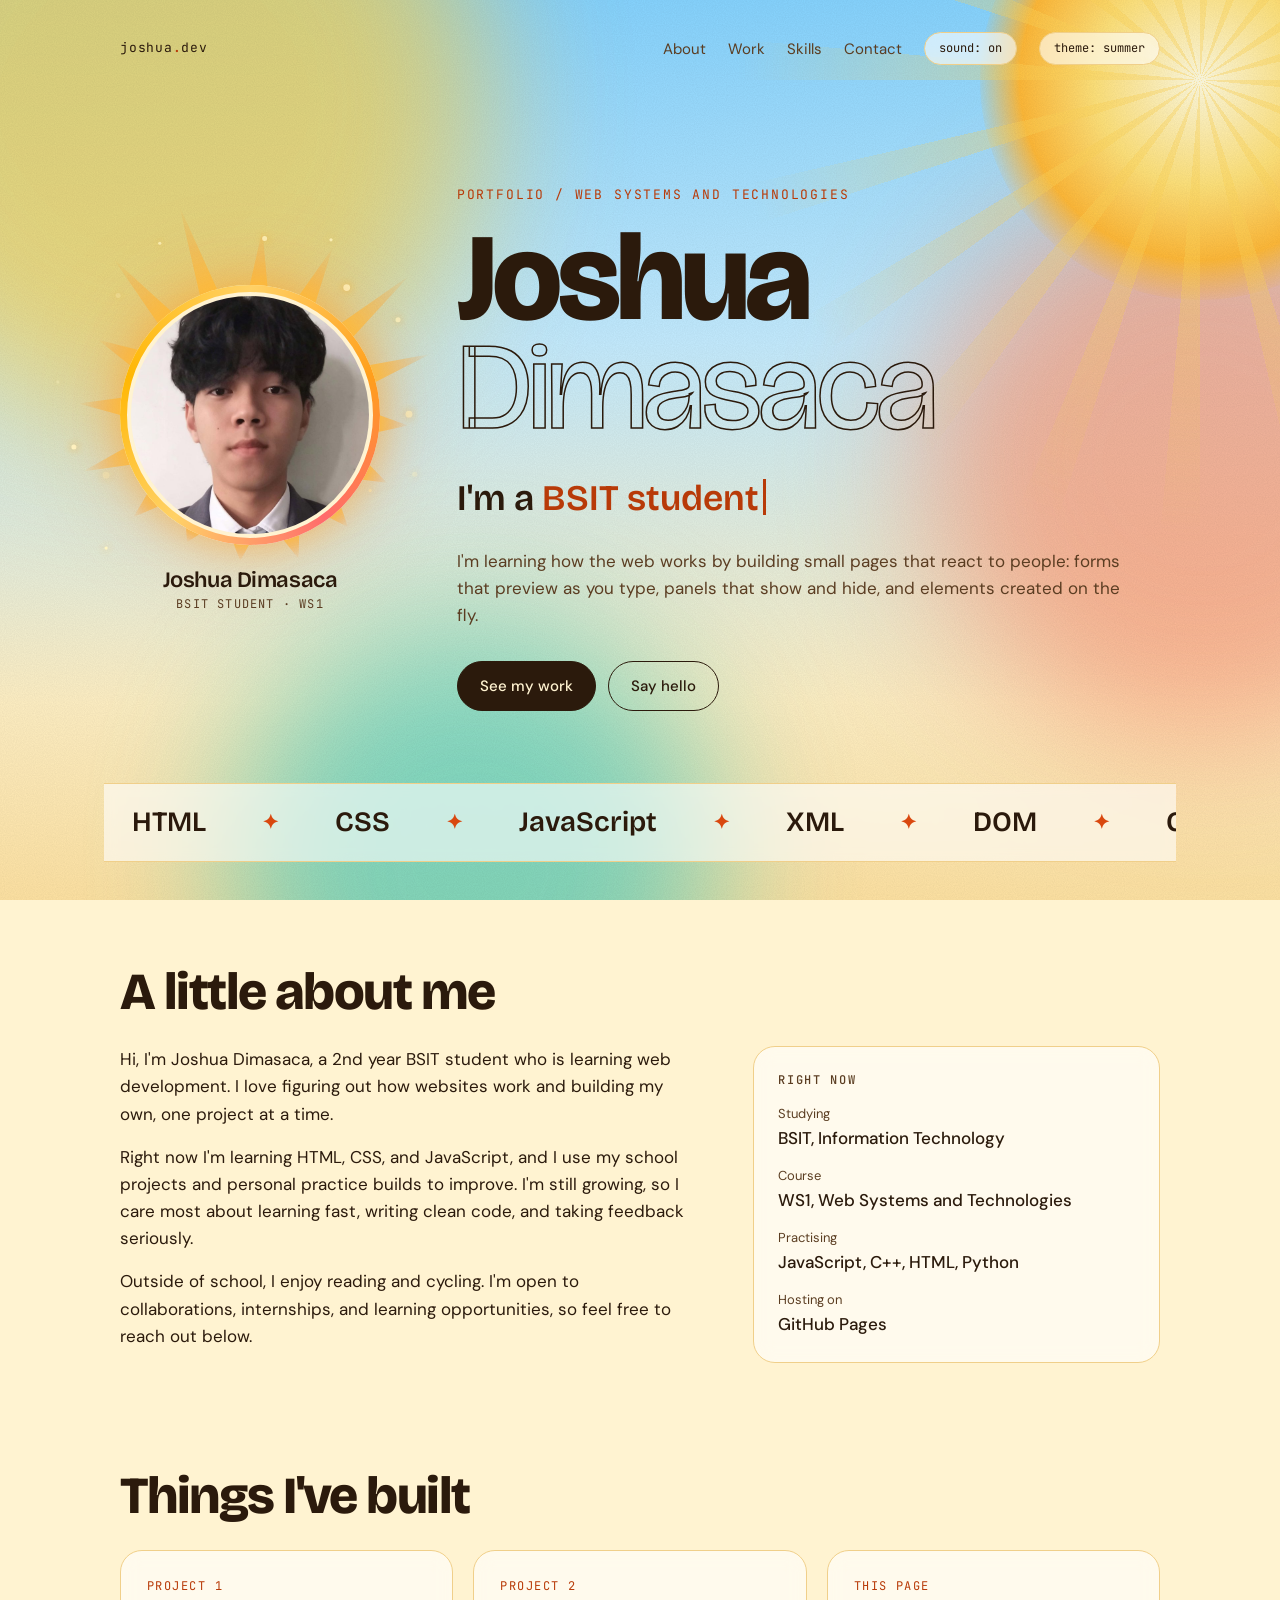
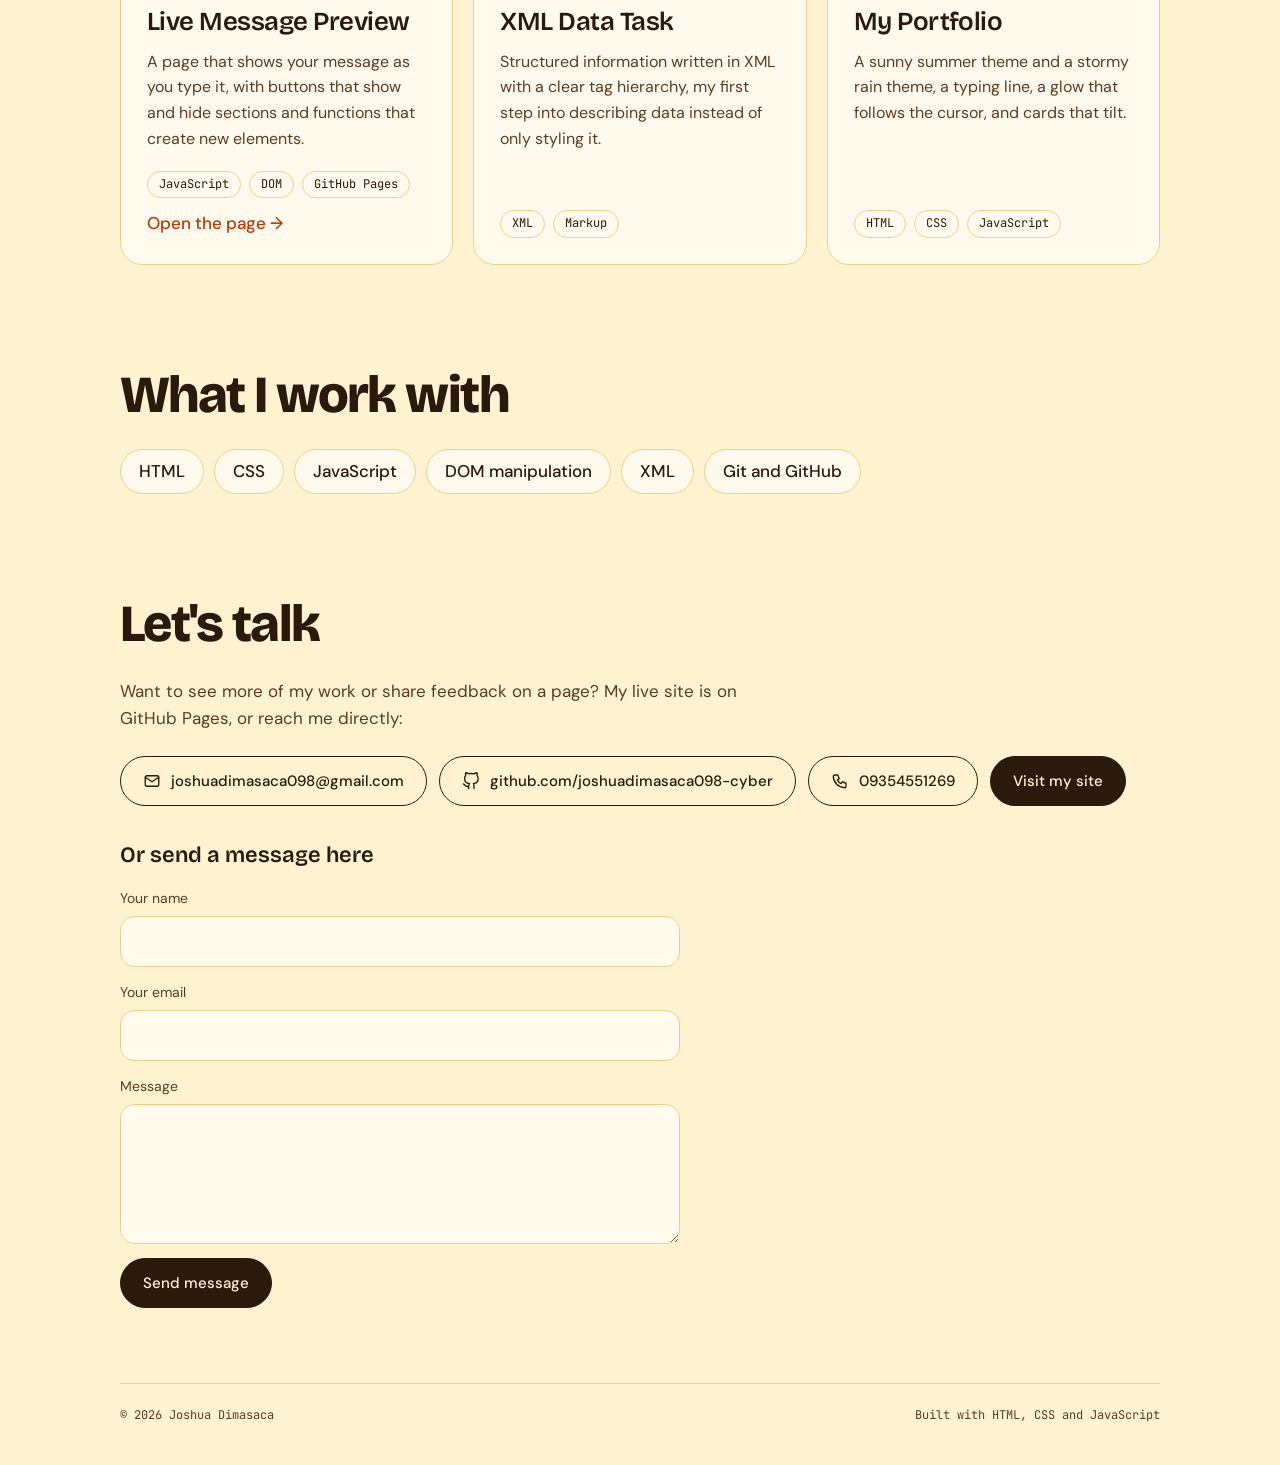
==== index.html @ fad4ef5d "Add files via upload" ====
<!DOCTYPE html>
<html lang="en">
<head>
<meta charset="utf-8">
<meta name="viewport" content="width=device-width, initial-scale=1, viewport-fit=cover">
<title>Joshua Dimasaca | Portfolio</title>
<meta name="theme-color" content="#0b1020">
<meta property="og:type" content="website">
<meta property="og:title" content="Joshua Dimasaca | Portfolio">
<meta property="og:description" content="BSIT student learning web development with HTML, CSS and JavaScript.">
<meta property="og:image" content="assets/images/portrait.jpg">
<meta name="description" content="Portfolio of Joshua Dimasaca, a BSIT student learning web development with HTML, CSS and JavaScript.">
<link rel="icon" href="data:image/svg+xml,%3Csvg xmlns='http://www.w3.org/2000/svg' viewBox='0 0 100 100'%3E%3Ctext y='.9em' font-size='90'%3E%E2%9A%A1%3C/text%3E%3C/svg%3E">
<link rel="preconnect" href="https://fonts.googleapis.com">
<link rel="preconnect" href="https://fonts.gstatic.com" crossorigin>
<link rel="stylesheet" href="https://fonts.googleapis.com/css2?family=Bricolage+Grotesque:opsz,wght@12..96,400;12..96,600;12..96,800&family=DM+Sans:wght@400;500&family=JetBrains+Mono:wght@400;500&display=swap">
<link rel="preload" as="image" href="assets/images/portrait.jpg">
<link rel="stylesheet" href="assets/css/style.css">
<script>try{var t=localStorage.getItem('jd-theme-v2');if(t)document.documentElement.setAttribute('data-theme',t)}catch(e){}</script>
</head>
<body>
<div class="aurora" aria-hidden="true"><div class="blob b1"></div><div class="blob b2"></div><div class="blob b3"></div><div class="sun"></div></div>
<div class="storm" aria-hidden="true"><div class="rain r2"></div><div class="rain r1"></div><div class="flash"></div><div class="flash f2"></div><svg class="bolt bolt1" viewBox="0 0 120 300"><path d="M70 0 L52 70 L74 78 L40 150 L64 158 L28 300 L92 140 L66 132 L98 62 L76 56 Z" style="fill:#fffbe0;stroke:none"/><path class="core" d="M70 0 L52 70 L74 78 L40 150 L64 158 L28 300"/></svg><svg class="bolt bolt2" viewBox="0 0 120 300"><path d="M60 0 L44 60 L66 68 L36 140 L58 148 L30 260 L84 130 L62 122 L90 56 L70 50 Z" style="fill:#fffbe0;stroke:none"/><path class="core" d="M60 0 L44 60 L66 68 L36 140 L58 148 L30 260"/></svg></div>
<div class="grain" aria-hidden="true"></div>
<div class="glow" id="glow" aria-hidden="true"></div>

<div class="wrap">
  <header class="nav">
    <a class="mark" href="#top">joshua<b>.</b>dev</a>
    <nav aria-label="Sections">
      <a href="#about">About</a>
      <a href="#work">Work</a>
      <a href="#skills">Skills</a>
      <a href="#contact">Contact</a>
      <button class="toggle" id="sound" type="button" aria-pressed="true" aria-label="Turn sound on or off">sound: on</button>
      <button class="toggle" id="theme" type="button" aria-label="Switch light or dark theme">theme</button>
    </nav>
  </header>

  <main id="top">
    <div class="hero">
      <div class="hero-text">
      <p class="eyebrow">Portfolio / Web Systems and Technologies</p>
      <h1><span>Joshua</span><span class="l2">Dimasaca</span></h1>
      <p class="typed" aria-live="off">I'm a <span id="role">BSIT student</span><span class="caret" aria-hidden="true"></span></p>
      <p class="lede">I'm learning how the web works by building small pages that react to people: forms that preview as you type, panels that show and hide, and elements created on the fly.</p>
      <div class="cta">
        <a class="btn solid" href="#work">See my work</a>
        <a class="btn ghost" href="#contact">Say hello</a>
      </div>
      </div>
      <figure class="portrait">
        <div class="fxbox"><canvas id="fx" class="fx" aria-hidden="true"></canvas><div class="frame"><img src="assets/images/portrait.jpg" alt="Portrait of Joshua Dimasaca in a gray suit and navy tie" width="717" height="900"></div></div>
        <figcaption>Joshua Dimasaca<small>BSIT student &middot; WS1</small></figcaption>
      </figure>
    </div>

    <div class="marquee" aria-hidden="true">
      <div class="track">
        <span>HTML</span><span>CSS</span><span>JavaScript</span><span>XML</span><span>DOM</span><span>GitHub Pages</span>
        <span>HTML</span><span>CSS</span><span>JavaScript</span><span>XML</span><span>DOM</span><span>GitHub Pages</span>
      </div>
    </div>

    <section id="about" class="rv">
      <h2>A little about me</h2>
      <div class="about">
        <div>
          <p>Hi, I'm Joshua Dimasaca, a 2nd year BSIT student who is learning web development. I love figuring out how websites work and building my own, one project at a time.</p>
          <p>Right now I'm learning HTML, CSS, and JavaScript, and I use my school projects and personal practice builds to improve. I'm still growing, so I care most about learning fast, writing clean code, and taking feedback seriously.</p>
          <p>Outside of school, I enjoy reading and cycling. I'm open to collaborations, internships, and learning opportunities, so feel free to reach out below.</p>
        </div>
        <aside class="panel" aria-label="Quick facts">
          <h3>Right now</h3>
          <dl>
            <div><dt>Studying</dt><dd>BSIT, Information Technology</dd></div>
            <div><dt>Course</dt><dd>WS1, Web Systems and Technologies</dd></div>
            <div><dt>Practising</dt><dd>JavaScript, C++, HTML, Python</dd></div>
            <div><dt>Hosting on</dt><dd>GitHub Pages</dd></div>
          </dl>
        </aside>
      </div>
    </section>

    <section id="work" class="rv">
      <h2>Things I've built</h2>
      <div class="cards">
        <a class="card tilt" href="https://joshuadimasaca098-cyber.github.io/joshua/" target="_blank" rel="noopener">
          <span class="when">Project 1</span>
          <h3>Live Message Preview</h3>
          <p>A page that shows your message as you type it, with buttons that show and hide sections and functions that create new elements.</p>
          <ul class="tags"><li>JavaScript</li><li>DOM</li><li>GitHub Pages</li></ul>
          <span class="go">Open the page &rarr;</span>
        </a>
        <div class="card tilt">
          <span class="when">Project 2</span>
          <h3>XML Data Task</h3>
          <p>Structured information written in XML with a clear tag hierarchy, my first step into describing data instead of only styling it.</p>
          <ul class="tags"><li>XML</li><li>Markup</li></ul>
        </div>
        <div class="card tilt">
          <span class="when">This page</span>
          <h3>My Portfolio</h3>
          <p>A sunny summer theme and a stormy rain theme, a typing line, a glow that follows the cursor, and cards that tilt.</p>
          <ul class="tags"><li>HTML</li><li>CSS</li><li>JavaScript</li></ul>
        </div>
      </div>
    </section>

    <section id="skills" class="rv">
      <h2>What I work with</h2>
      <ul class="chips">
        <li>HTML</li><li>CSS</li><li>JavaScript</li><li>DOM manipulation</li><li>XML</li><li>Git and GitHub</li>
      </ul>
    </section>

    <section id="contact" class="contact rv">
      <h2>Let's talk</h2>
      <p>Want to see more of my work or share feedback on a page? My live site is on GitHub Pages, or reach me directly:</p>
      <div class="cta" style="margin-top:0">
        <a class="btn ghost contact-btn" href="mailto:joshuadimasaca098@gmail.com"><svg viewBox="0 0 24 24" aria-hidden="true"><rect x="3" y="5" width="18" height="14" rx="2"/><path d="m3 7 9 6 9-6"/></svg>joshuadimasaca098@gmail.com</a>
        <a class="btn ghost contact-btn" href="https://github.com/joshuadimasaca098-cyber" target="_blank" rel="noopener"><svg viewBox="0 0 24 24" aria-hidden="true"><path d="M9 19c-5 1.5-5-2.5-7-3m14 6v-3.87a3.37 3.37 0 0 0-.94-2.61c3.14-.35 6.44-1.54 6.44-7A5.44 5.44 0 0 0 20 4.77 5.07 5.07 0 0 0 19.91 1S18.73.65 16 2.48a13.38 13.38 0 0 0-7 0C6.27.65 5.09 1 5.09 1A5.07 5.07 0 0 0 5 4.77a5.44 5.44 0 0 0-1.5 3.78c0 5.42 3.3 6.61 6.44 7A3.37 3.37 0 0 0 9 18.13V22"/></svg>github.com/joshuadimasaca098-cyber</a>
        <a class="btn ghost contact-btn" href="tel:09354551269"><svg viewBox="0 0 24 24" aria-hidden="true"><path d="M5 4h4l2 5-2.500 1.500a11 11 0 0 0 5 5L15 13l5 2v4a2 2 0 0 1-2 2A16 16 0 0 1 3 6a2 2 0 0 1 2-2Z"/></svg>09354551269</a>
        <a class="btn solid" href="https://joshuadimasaca098-cyber.github.io/joshua/" target="_blank" rel="noopener">Visit my site</a>
      </div>
      <form class="contact-form" id="contact-form" action="https://formspree.io/f/YOUR_FORM_ID" method="POST" accept-charset="UTF-8">
        <h3>Or send a message here</h3>
        <label>Your name<input type="text" name="name" autocomplete="name" required></label>
        <label>Your email<input type="email" name="email" autocomplete="email" required></label>
        <label>Message<textarea name="message" required></textarea></label>
        <input type="hidden" name="_subject" value="New message from your portfolio">
        <div class="hp" aria-hidden="true"><label>Leave this empty<input type="text" name="_gotcha" tabindex="-1" autocomplete="off"></label></div>
        <button class="btn solid" type="submit">Send message</button>
        <p class="form-status" id="form-status" role="status" aria-live="polite"></p>
      </form>
    </section>
  </main>

  <footer>
    <span>&copy; <span id="yr">2026</span> Joshua Dimasaca</span>
    <span>Built with HTML, CSS and JavaScript</span>
  </footer>
</div>

<script src="assets/js/script.js" defer></script>
</body>
</html>
---- assets/css/style.css ----
/* Layout: left-aligned editorial column over a drifting pastel sky; one big name, quiet everything else. */
:root {
  --bg: #151b2b;
  --fg: #eef2fb;
  --muted: #b7c0d8;
  --line: #3a4560;
  --surface: rgba(255, 255, 255, 0.08);
  --accent: #5470f0;
  --accent-ink: #a9c0ff;
  --blob1: #343e58;
  --blob2: #4a5675;
  --blob3: #262e46;
  --blob-opacity: 0.9;
  --sky: linear-gradient(180deg, #0c111c 0%, #1b2336 45%, #2c374f 100%);
  color-scheme: dark;
  --storm: 1;
  --summer: 0;
  --ring: conic-gradient(#8fe3ff, #6c7bff, #c4b5fd, #6c7bff, #8fe3ff);
  --ring-glow: 0 0 36px rgba(108, 123, 255, 0.55), 0 24px 60px rgba(10, 20, 70, 0.5);
  --font-display: "Bricolage Grotesque", "Helvetica Neue", Arial, sans-serif;
  --font-body: "DM Sans", system-ui, -apple-system, "Segoe UI", sans-serif;
  --font-mono: "JetBrains Mono", ui-monospace, "SF Mono", Menlo, monospace;
}
@media (prefers-color-scheme: light) {
  :root:not([data-theme="dark"]) {
    --bg: #fff3d1; --fg: #2b1a0c; --muted: #5b3d22; --line: #f0cf8a;
    --surface: rgba(255, 255, 255, 0.6);
    --accent: #d9480f; --accent-ink: #b83a08;
    --blob1: #ffd24a; --blob2: #ff9a76; --blob3: #4fd1c5; --blob-opacity: 0.7;
    --sky: linear-gradient(180deg, #86d4ff 0%, #c4ecff 38%, #fff0c4 78%, #ffe3a3 100%); --storm: 0; --summer: 1;
    --ring: conic-gradient(#ffd166, #ff9f1c, #ff6b6b, #ffd166, #ffb703, #ffd166); --ring-glow: 0 0 40px rgba(255, 170, 40, 0.6), 0 0 90px rgba(255, 120, 60, 0.35);
    color-scheme: light;
  }
}
:root[data-theme="light"] {
  --bg: #fff3d1; --fg: #2b1a0c; --muted: #5b3d22; --line: #f0cf8a;
  --surface: rgba(255, 255, 255, 0.6);
  --accent: #d9480f; --accent-ink: #b83a08;
  --blob1: #ffd24a; --blob2: #ff9a76; --blob3: #4fd1c5; --blob-opacity: 0.7;
  --sky: linear-gradient(180deg, #86d4ff 0%, #c4ecff 38%, #fff0c4 78%, #ffe3a3 100%); --storm: 0; --summer: 1;
  --ring: conic-gradient(#ffd166, #ff9f1c, #ff6b6b, #ffd166, #ffb703, #ffd166); --ring-glow: 0 0 40px rgba(255, 170, 40, 0.6), 0 0 90px rgba(255, 120, 60, 0.35);
  color-scheme: light;
}

* { box-sizing: border-box; }
html { scroll-behavior: smooth; }
body {
  background: var(--bg);
  color: var(--fg);
  font-family: var(--font-body);
  font-size: 17px;
  line-height: 1.6;
  padding-left: max(16px, env(safe-area-inset-left, 0px));
  padding-right: max(16px, env(safe-area-inset-right, 0px));
  padding-block: 0;
  overflow-x: hidden;
  position: relative;
}
a { color: inherit; }
:focus-visible { outline: 2px solid var(--accent-ink); outline-offset: 3px; border-radius: 6px; }

/* aurora */
.aurora { position: fixed; inset: 0; z-index: 0; overflow: hidden; pointer-events: none; background: var(--sky); }
.blob {
  position: absolute; border-radius: 50%; filter: blur(70px); opacity: var(--blob-opacity);
  will-change: transform;
}
.b1 { width: 52vmax; height: 52vmax; background: var(--blob1); top: -18vmax; left: -14vmax; animation: drift1 26s ease-in-out infinite alternate; }
.b2 { width: 44vmax; height: 44vmax; background: var(--blob2); top: 20vh; right: -16vmax; animation: drift2 31s ease-in-out infinite alternate; }
.b3 { width: 38vmax; height: 38vmax; background: var(--blob3); bottom: -16vmax; left: 18vw; animation: drift3 36s ease-in-out infinite alternate; }
@keyframes drift1 { to { transform: translate(18vmax, 14vmax) scale(1.15); } }
@keyframes drift2 { to { transform: translate(-16vmax, 10vmax) scale(0.9); } }
@keyframes drift3 { to { transform: translate(14vmax, -12vmax) scale(1.2); } }

/* summer sun (summer theme only) */
.sun { position: absolute; top: -140px; right: -140px; width: 440px; height: 440px; border-radius: 50%; opacity: var(--summer); background: radial-gradient(circle, #fffbe0 0%, #ffe27a 34%, #ffb938 58%, rgba(255, 185, 56, 0) 72%); }
.sun::before { content: ""; position: absolute; inset: -70%; border-radius: 50%; background: repeating-conic-gradient(from 0deg, rgba(255, 214, 90, 0.38) 0deg 5deg, transparent 5deg 18deg); -webkit-mask: radial-gradient(circle, #000 22%, transparent 62%); mask: radial-gradient(circle, #000 22%, transparent 62%); animation: spin 70s linear infinite; }
/* dark rain clouds with lightning (light theme only) */
.storm { position: fixed; inset: 0; z-index: 1; pointer-events: none; opacity: var(--storm); overflow: hidden; }
.rain { position: absolute; inset: -200px 0 0 0; background-repeat: repeat; animation: fall 0.7s linear infinite; opacity: 0.5; }
.rain.r1 { background-image: url("data:image/svg+xml;utf8,<svg xmlns='http://www.w3.org/2000/svg' width='240' height='240'><g stroke='%23cfdcff' stroke-width='1.2' stroke-linecap='round' opacity='0.7'><path d='M20 10 L14 40'/><path d='M80 90 L74 122'/><path d='M150 30 L144 60'/><path d='M200 150 L194 182'/><path d='M50 170 L44 200'/><path d='M120 200 L114 230'/></g></svg>"); background-size: 240px 240px; }
.rain.r2 { background-image: url("data:image/svg+xml;utf8,<svg xmlns='http://www.w3.org/2000/svg' width='160' height='160'><g stroke='%23b4c6f5' stroke-width='0.9' stroke-linecap='round' opacity='0.55'><path d='M30 20 L26 40'/><path d='M100 70 L96 92'/><path d='M140 120 L136 142'/><path d='M60 130 L56 150'/></g></svg>"); background-size: 160px 160px; animation-duration: 1.1s; opacity: 0.4; }
@keyframes fall { to { background-position: -24px 240px; } }
.flash { position: absolute; inset: 0; opacity: 0; background: radial-gradient(ellipse at 78% 8%, rgba(255,255,255,0.95) 0%, rgba(214,226,255,0.65) 30%, rgba(255,255,255,0) 70%); animation: flash 9s infinite; }
.flash.f2 { background: radial-gradient(ellipse at 14% 4%, rgba(255,255,255,0.9) 0%, rgba(214,226,255,0.6) 28%, rgba(255,255,255,0) 68%); animation-duration: 13s; animation-delay: 4s; }
.bolt { position: absolute; top: -2vh; height: min(62vh, 520px); width: auto; opacity: 0; filter: drop-shadow(0 0 6px #fff) drop-shadow(0 0 18px #9db4ff) drop-shadow(0 0 34px #6d4dff); animation: flash 9s infinite; }
.bolt.bolt1 { right: 9vw; }
.bolt.bolt2 { left: 6vw; height: min(48vh, 400px); animation-duration: 13s; animation-delay: 4s; }
.bolt path { fill: none; stroke: #fffbe0; stroke-width: 3; stroke-linejoin: round; stroke-linecap: round; }
.bolt path.core { stroke: #fff; stroke-width: 1.4; }
@keyframes flash { 0%, 6%, 100% { opacity: 0; } 7% { opacity: 1; } 9% { opacity: 0.15; } 11% { opacity: 0.95; } 14% { opacity: 0.25; } 22% { opacity: 0; } }
.grain {
  position: fixed; inset: 0; z-index: 1; pointer-events: none; opacity: 0.07; mix-blend-mode: multiply;
  background-image: url("data:image/svg+xml;utf8,<svg xmlns='http://www.w3.org/2000/svg' width='160' height='160'><filter id='n'><feTurbulence type='fractalNoise' baseFrequency='0.9' numOctaves='2' stitchTiles='stitch'/><feColorMatrix values='0 0 0 0 0  0 0 0 0 0  0 0 0 0 0  0 0 0 1 0'/></filter><rect width='160' height='160' filter='url(%23n)'/></svg>");
}
.glow {
  position: fixed; left: 0; top: 0; width: 360px; height: 360px; margin: -180px 0 0 -180px;
  border-radius: 50%; z-index: 1; pointer-events: none; opacity: 0;
  background: radial-gradient(circle, var(--accent) 0%, transparent 65%);
  mix-blend-mode: soft-light; transition: opacity 0.4s;
}
.glow.on { opacity: 0.55; }

.wrap { position: relative; z-index: 2; max-width: 1040px; margin: 0 auto; }

/* nav */
header.nav { display: flex; justify-content: space-between; align-items: center; gap: 16px; padding-block: 24px; flex-wrap: wrap; }
.mark { font-family: var(--font-mono); font-size: 13px; letter-spacing: 0.06em; text-decoration: none; }
.mark b { color: var(--accent-ink); font-weight: 500; }
nav { display: flex; align-items: center; gap: 22px; flex-wrap: wrap; }
nav a { font-size: 15px; text-decoration: none; color: var(--muted); transition: color 0.2s; }
nav a:hover { color: var(--fg); }
.toggle {
  font: inherit; font-family: var(--font-mono); font-size: 12px; cursor: pointer;
  background: var(--surface); color: var(--fg); border: 1px solid var(--line);
  border-radius: 999px; padding: 6px 14px; backdrop-filter: blur(8px);
}
.toggle:hover { border-color: var(--accent); }

/* hero */
.hero { padding-block: clamp(40px, 9vw, 96px) clamp(40px, 7vw, 72px); display: grid; grid-template-columns: minmax(200px, 260px) minmax(0, 1fr); gap: clamp(40px, 6vw, 80px); align-items: center; }
.hero-text { min-width: 0; }
.portrait { grid-column: 1; grid-row: 1; margin: 0; justify-self: center; width: 100%; max-width: 260px; }
.hero-text { grid-column: 2; grid-row: 1; }
.fxbox { position: relative; }
.fx { position: absolute; left: -90px; top: -170px; width: calc(100% + 180px); height: calc(100% + 220px); pointer-events: none; }
.portrait { max-width: 260px; }
.frame { position: relative; z-index: 1; aspect-ratio: 1; border-radius: 50%; overflow: hidden; box-shadow: var(--ring-glow); background: var(--surface); }
.frame::before { content: ""; position: absolute; inset: -50%; background: var(--ring); animation: spin 9s linear infinite; }
.frame img { position: absolute; inset: 7px; width: calc(100% - 14px); height: calc(100% - 14px); border-radius: 50%; border: 4px solid var(--bg); object-fit: cover; object-position: 50% 28%; background: var(--bg); }
@keyframes spin { to { transform: rotate(360deg); } }
.portrait figcaption { position: relative; z-index: 2; margin-top: 22px; text-align: center; font-family: var(--font-display); font-weight: 600; font-size: 22px; letter-spacing: -0.02em; line-height: 1.2; }
.portrait figcaption small { display: block; margin-top: 4px; font-family: var(--font-mono); font-weight: 400; font-size: 12px; letter-spacing: 0.1em; text-transform: uppercase; color: var(--muted); }
@keyframes bob { to { transform: translateY(-12px) rotate(1deg); } }
@media (max-width: 820px) { .hero { grid-template-columns: minmax(0, 1fr); } .portrait { grid-row: 1; justify-self: center; max-width: 220px; margin-top: 90px; } .hero-text { grid-column: 1; grid-row: 2; } }
.eyebrow { font-family: var(--font-mono); font-size: 13px; letter-spacing: 0.14em; text-transform: uppercase; color: var(--accent-ink); margin: 0 0 18px; }
h1 {
  font-family: var(--font-display); font-weight: 800; font-size: clamp(52px, 10.5vw, 124px);
  line-height: 0.88; letter-spacing: -0.04em; margin: 0; text-wrap: balance;
}
h1 span { display: block; }
h1 .l2 { font-weight: 400; font-style: normal; color: transparent; -webkit-text-stroke: 1.5px var(--fg); }
.typed { font-family: var(--font-display); font-size: clamp(22px, 3.6vw, 36px); font-weight: 600; margin: 28px 0 0; min-height: 1.4em; }
.typed #role { color: var(--accent-ink); }
.caret { display: inline-block; width: 3px; height: 1em; background: var(--accent-ink); margin-left: 4px; vertical-align: -0.12em; animation: blink 1s steps(1) infinite; }
@keyframes blink { 50% { opacity: 0; } }
.lede { max-width: 56ch; color: var(--muted); margin: 20px 0 0; }
.cta { display: flex; flex-wrap: wrap; gap: 12px; margin-top: 32px; }
.btn {
  display: inline-block; padding: 12px 22px; border-radius: 999px; text-decoration: none; font-weight: 500; font-size: 15px;
  border: 1px solid var(--fg); transition: transform 0.2s, background 0.2s, color 0.2s;
}
.btn.solid { background: var(--fg); color: var(--bg); }
.btn:hover { transform: translateY(-3px); }
.btn.ghost:hover { background: var(--surface); }
.btn.ghost { background: transparent; color: var(--fg); }
.btn.contact-btn { display: inline-flex; align-items: center; gap: 10px; max-width: 100%; overflow-wrap: anywhere; }
.btn.contact-btn svg { width: 18px; height: 18px; flex: none; fill: none; stroke: currentColor; stroke-width: 1.8; stroke-linecap: round; stroke-linejoin: round; }
.btn.contact-btn:hover { background: var(--accent); border-color: var(--accent); color: #fff; }
.about .cta { margin-top: 8px; }

/* marquee */
.marquee { overflow: hidden; border-block: 1px solid var(--line); margin-inline: calc(-1 * max(16px, env(safe-area-inset-left, 0px))); background: var(--surface); backdrop-filter: blur(6px); }
.track { display: flex; width: max-content; animation: slide 28s linear infinite; }
.marquee:hover .track { animation-play-state: paused; }
.track span { font-family: var(--font-display); font-weight: 600; font-size: clamp(20px, 3vw, 28px); padding: 16px 28px; white-space: nowrap; }
.track span::after { content: "\2726"; color: var(--accent); margin-left: 56px; font-size: 0.7em; vertical-align: 0.1em; }
@keyframes slide { to { transform: translateX(-50%); } }

/* sections */
section { padding-block: clamp(56px, 9vw, 104px) 0; }
h2 { font-family: var(--font-display); font-weight: 800; font-size: clamp(32px, 5vw, 52px); letter-spacing: -0.03em; line-height: 1; margin: 0 0 28px; text-wrap: balance; }
.about { display: grid; grid-template-columns: minmax(0, 1.4fr) minmax(0, 1fr); gap: clamp(24px, 5vw, 64px); align-items: start; }
.about p { margin: 0 0 16px; max-width: 60ch; }
.panel { background: var(--surface); border: 1px solid var(--line); border-radius: 22px; padding: 24px; backdrop-filter: blur(10px); }
.panel h3 { font-family: var(--font-mono); font-size: 12px; font-weight: 500; letter-spacing: 0.14em; text-transform: uppercase; color: var(--muted); margin: 0 0 14px; }
.panel dl { margin: 0; display: grid; gap: 14px; }
.panel dt { font-size: 13px; color: var(--muted); }
.panel dd { margin: 0; font-weight: 500; }

.cards { display: grid; grid-template-columns: repeat(auto-fit, minmax(min(100%, 290px), 1fr)); gap: 20px; perspective: 1000px; }
.card {
  --rx: 0deg; --ry: 0deg;
  position: relative; min-width: 0; display: flex; flex-direction: column; gap: 12px;
  background: var(--surface); border: 1px solid var(--line); border-radius: 22px; padding: 26px;
  backdrop-filter: blur(10px); text-decoration: none;
  transform: rotateX(var(--rx)) rotateY(var(--ry)); transition: transform 0.18s ease-out, border-color 0.2s;
}
.card:hover { border-color: var(--accent); }
.card .when { font-family: var(--font-mono); font-size: 12px; letter-spacing: 0.12em; text-transform: uppercase; color: var(--accent-ink); }
.card h3 { font-family: var(--font-display); font-weight: 600; font-size: 26px; line-height: 1.1; letter-spacing: -0.02em; margin: 0; }
.card p { margin: 0; color: var(--muted); font-size: 16px; }
.tags { display: flex; flex-wrap: wrap; gap: 8px; margin-top: auto; padding-top: 8px; }
.tags li { list-style: none; font-family: var(--font-mono); font-size: 12px; border: 1px solid var(--line); border-radius: 999px; padding: 3px 11px; }
.tags { padding-left: 0; margin-bottom: 0; }
.go { font-weight: 500; color: var(--accent-ink); }

.chips { display: flex; flex-wrap: wrap; gap: 10px; padding: 0; margin: 0; }
.chips li { list-style: none; background: var(--surface); border: 1px solid var(--line); border-radius: 999px; padding: 8px 18px; font-weight: 500; transition: transform 0.2s, border-color 0.2s; }
.chips li:hover { transform: translateY(-4px) rotate(-2deg); border-color: var(--accent); }

.contact { padding-bottom: 40px; }
.contact p { max-width: 52ch; color: var(--muted); margin: 0 0 24px; }

/* contact form (Formspree) */
.contact-form { display: grid; gap: 14px; max-width: 560px; margin: 32px 0 0; }
.contact-form h3 { font-family: var(--font-display); font-weight: 600; font-size: 22px; margin: 0; }
.contact-form label { display: grid; gap: 6px; font-size: 14px; color: var(--muted); }
.contact-form input, .contact-form textarea {
  font: inherit; font-size: 16px; color: var(--fg); background: var(--surface); border: 1px solid var(--line);
  border-radius: 14px; padding: 12px 16px; width: 100%; backdrop-filter: blur(6px);
}
.contact-form textarea { min-height: 140px; resize: vertical; }
.contact-form input:focus, .contact-form textarea:focus { outline: none; border-color: var(--accent); }
.contact-form button { justify-self: start; font: inherit; font-weight: 500; font-size: 15px; cursor: pointer; }
.contact-form button:disabled { opacity: 0.6; cursor: wait; }
.form-status { margin: 0; min-height: 1.4em; font-size: 15px; }
.form-status.ok { color: var(--accent-ink); }
.form-status.err { color: #e5484d; }
.hp { position: absolute; left: -9999px; width: 1px; height: 1px; overflow: hidden; }
footer { border-top: 1px solid var(--line); padding-block: 22px 32px; font-family: var(--font-mono); font-size: 12px; color: var(--muted); display: flex; justify-content: space-between; gap: 12px; flex-wrap: wrap; }

/* reveal: only elements below the first screen get hidden, and only by script */
.pre { opacity: 0; transform: translateY(26px); }
.reveal { transition: opacity 0.7s ease, transform 0.7s ease; }

@media (max-width: 760px) { .about { grid-template-columns: minmax(0, 1fr); } }
@media (prefers-reduced-motion: reduce) {
  html { scroll-behavior: auto; }
  .blob, .track, .caret, .portrait, .frame::before { animation: none; }
  .pre { opacity: 1; transform: none; }
  .reveal, .card, .btn, .chips li { transition: none; }
  .flash, .bolt, .rain, .sun::before { animation: none; }
}

.contact .form-status { margin: 0; max-width: none; }
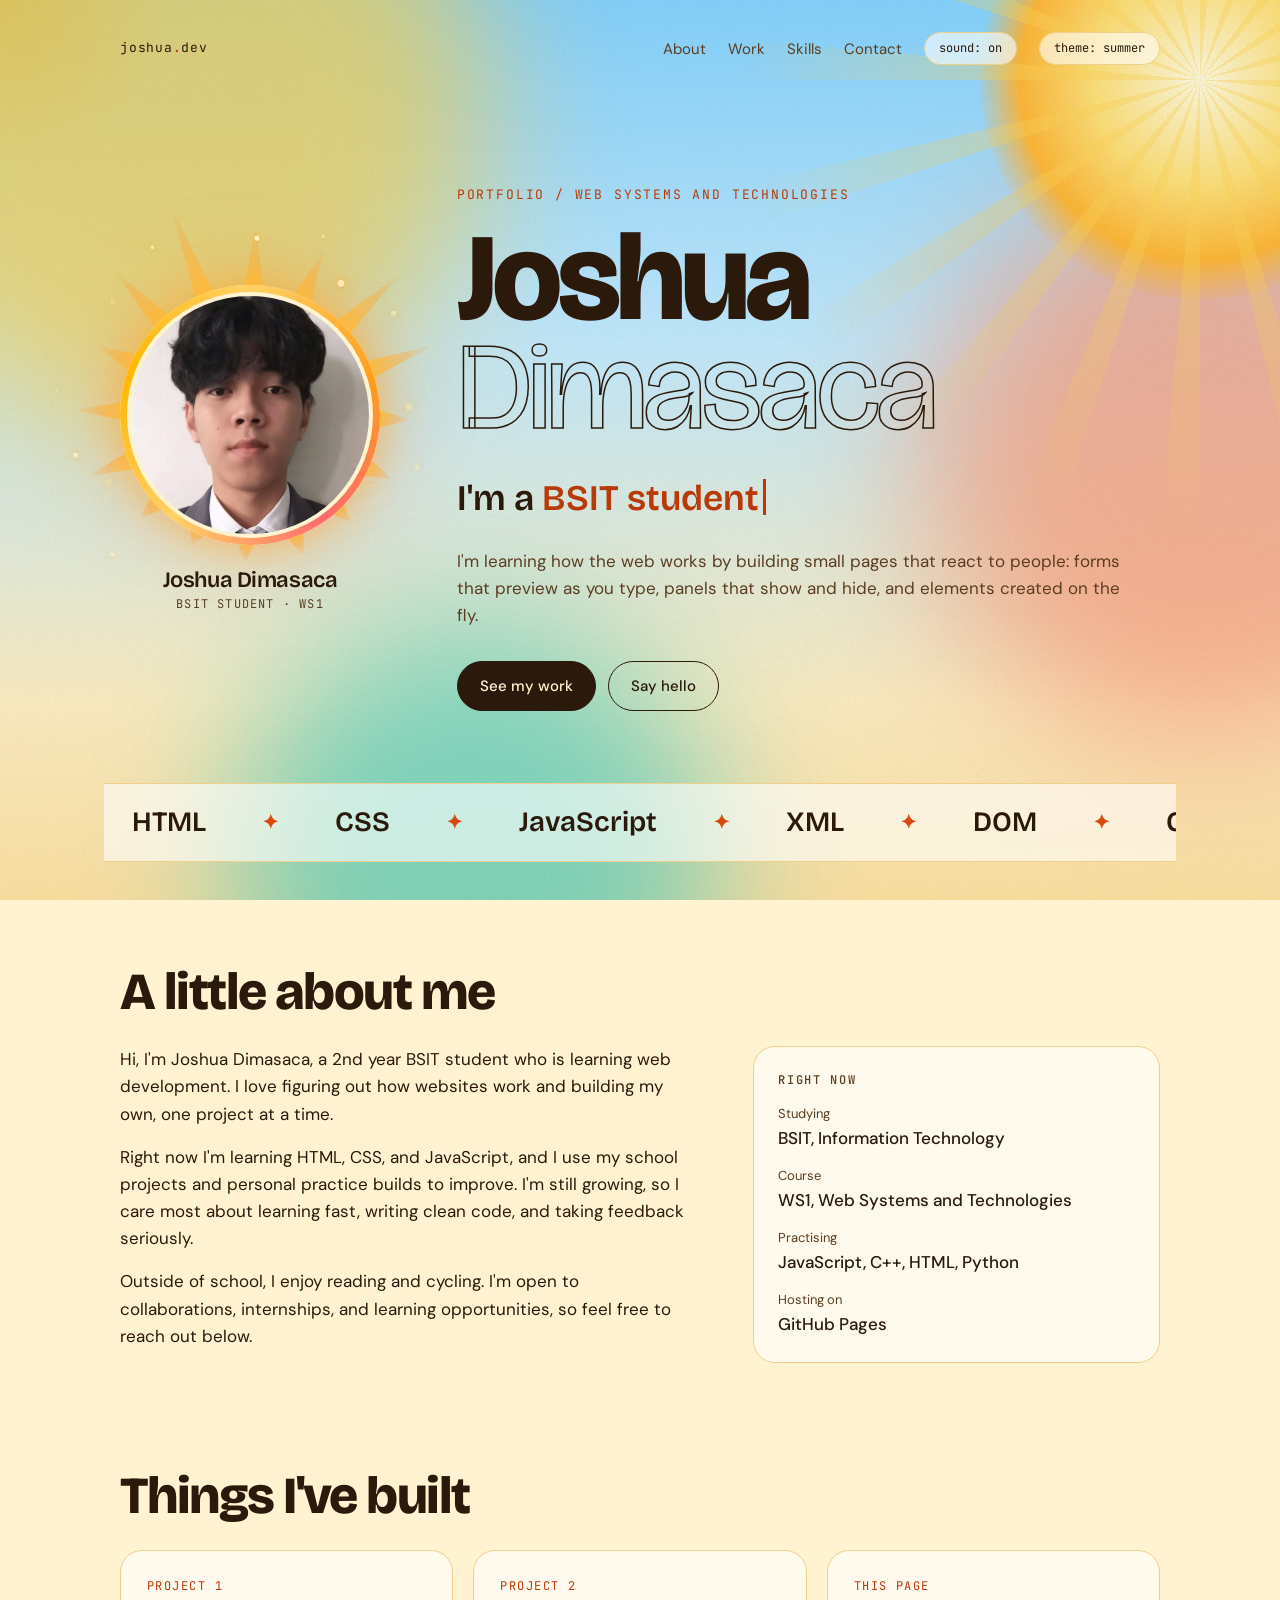
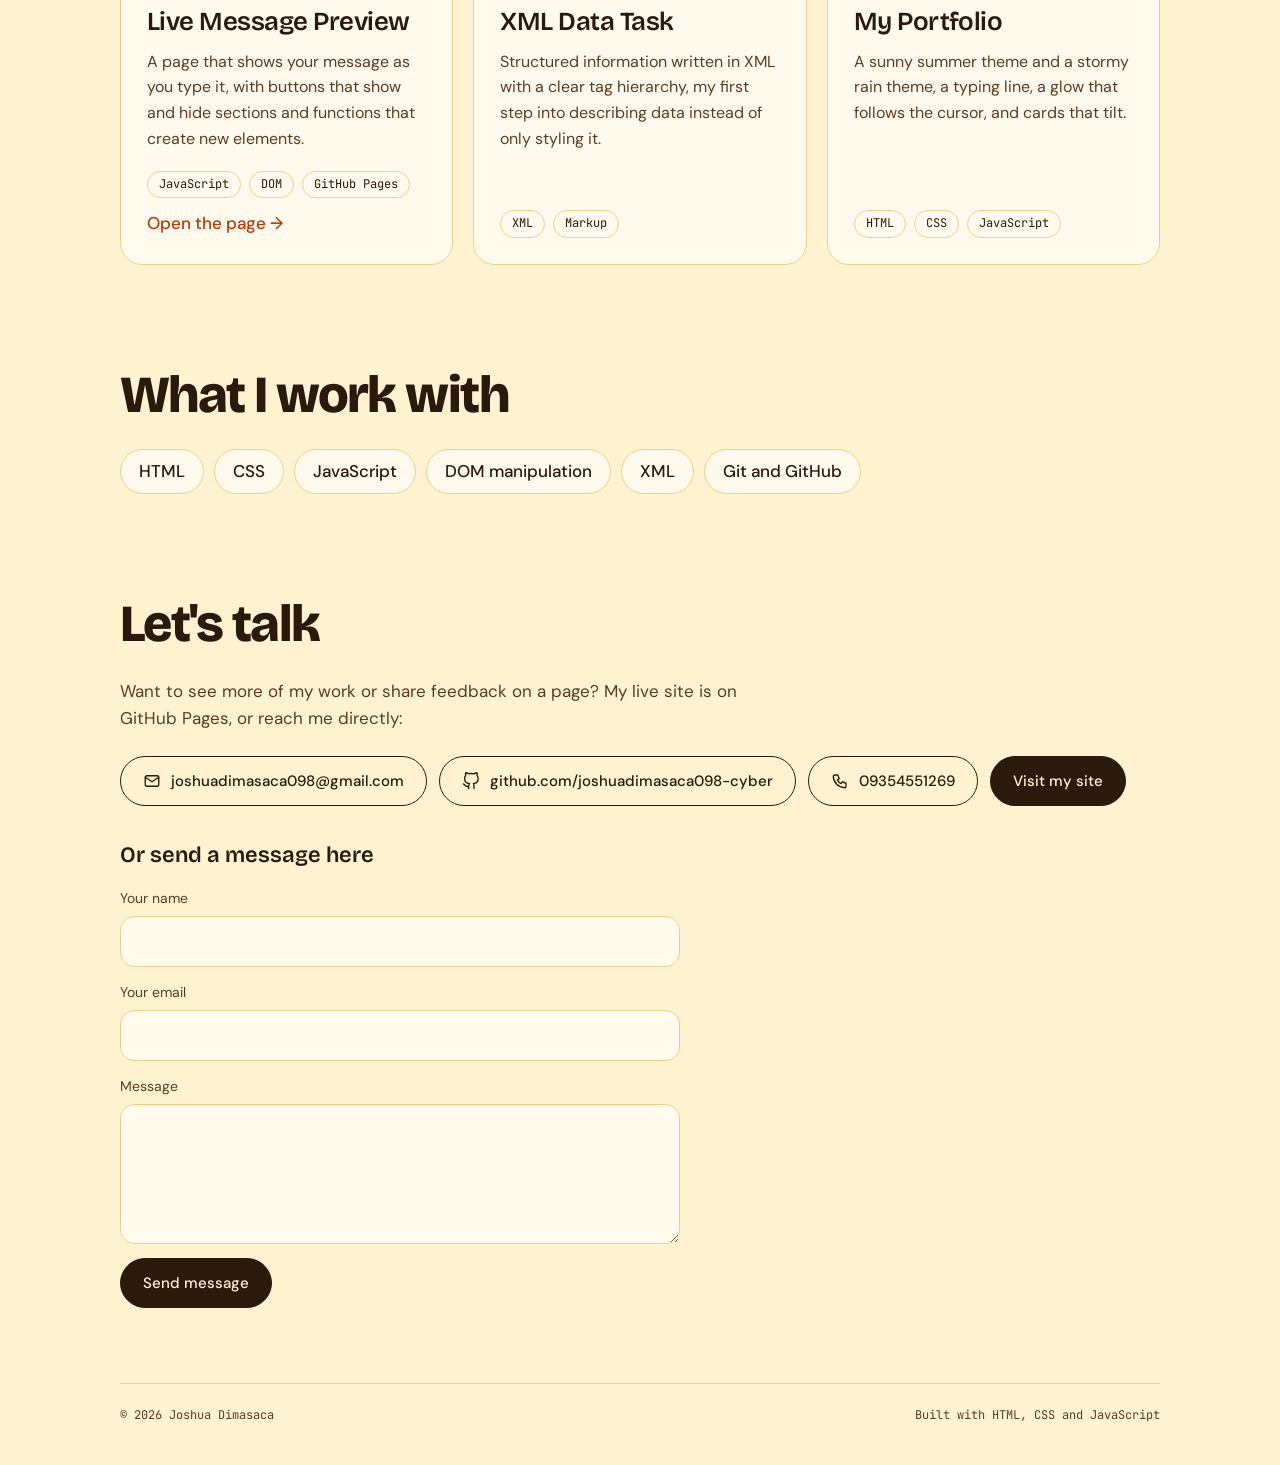
==== commit c6f36817: "Add files via upload" ====
--- a/index.html
+++ b/index.html
@@ -123,7 +123,7 @@
         <a class="btn ghost contact-btn" href="tel:09354551269"><svg viewBox="0 0 24 24" aria-hidden="true"><path d="M5 4h4l2 5-2.500 1.500a11 11 0 0 0 5 5L15 13l5 2v4a2 2 0 0 1-2 2A16 16 0 0 1 3 6a2 2 0 0 1 2-2Z"/></svg>09354551269</a>
         <a class="btn solid" href="https://joshuadimasaca098-cyber.github.io/joshua/" target="_blank" rel="noopener">Visit my site</a>
       </div>
-      <form class="contact-form" id="contact-form" action="https://formspree.io/f/YOUR_FORM_ID" method="POST" accept-charset="UTF-8">
+      <form class="contact-form" id="contact-form" action="https://formspree.io/f/meaakvbg" method="POST" accept-charset="UTF-8">
         <h3>Or send a message here</h3>
         <label>Your name<input type="text" name="name" autocomplete="name" required></label>
         <label>Your email<input type="email" name="email" autocomplete="email" required></label>
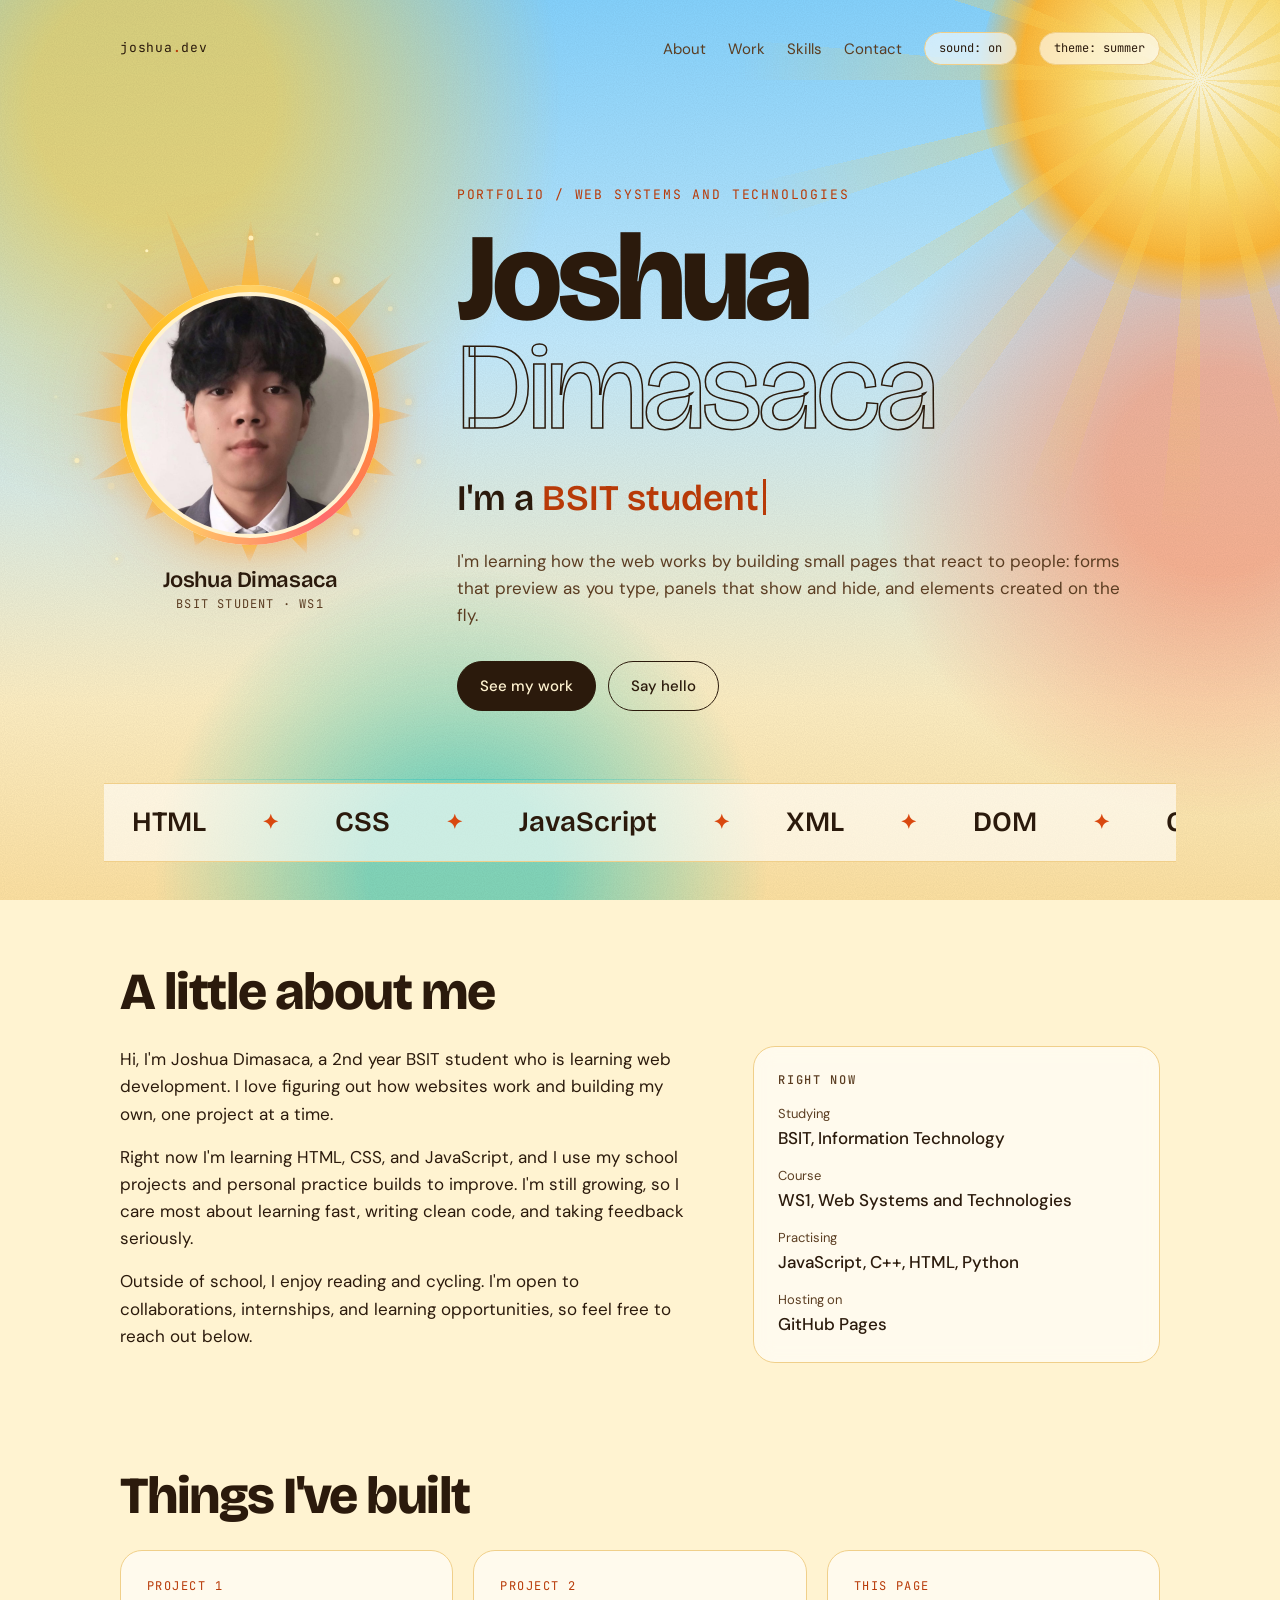
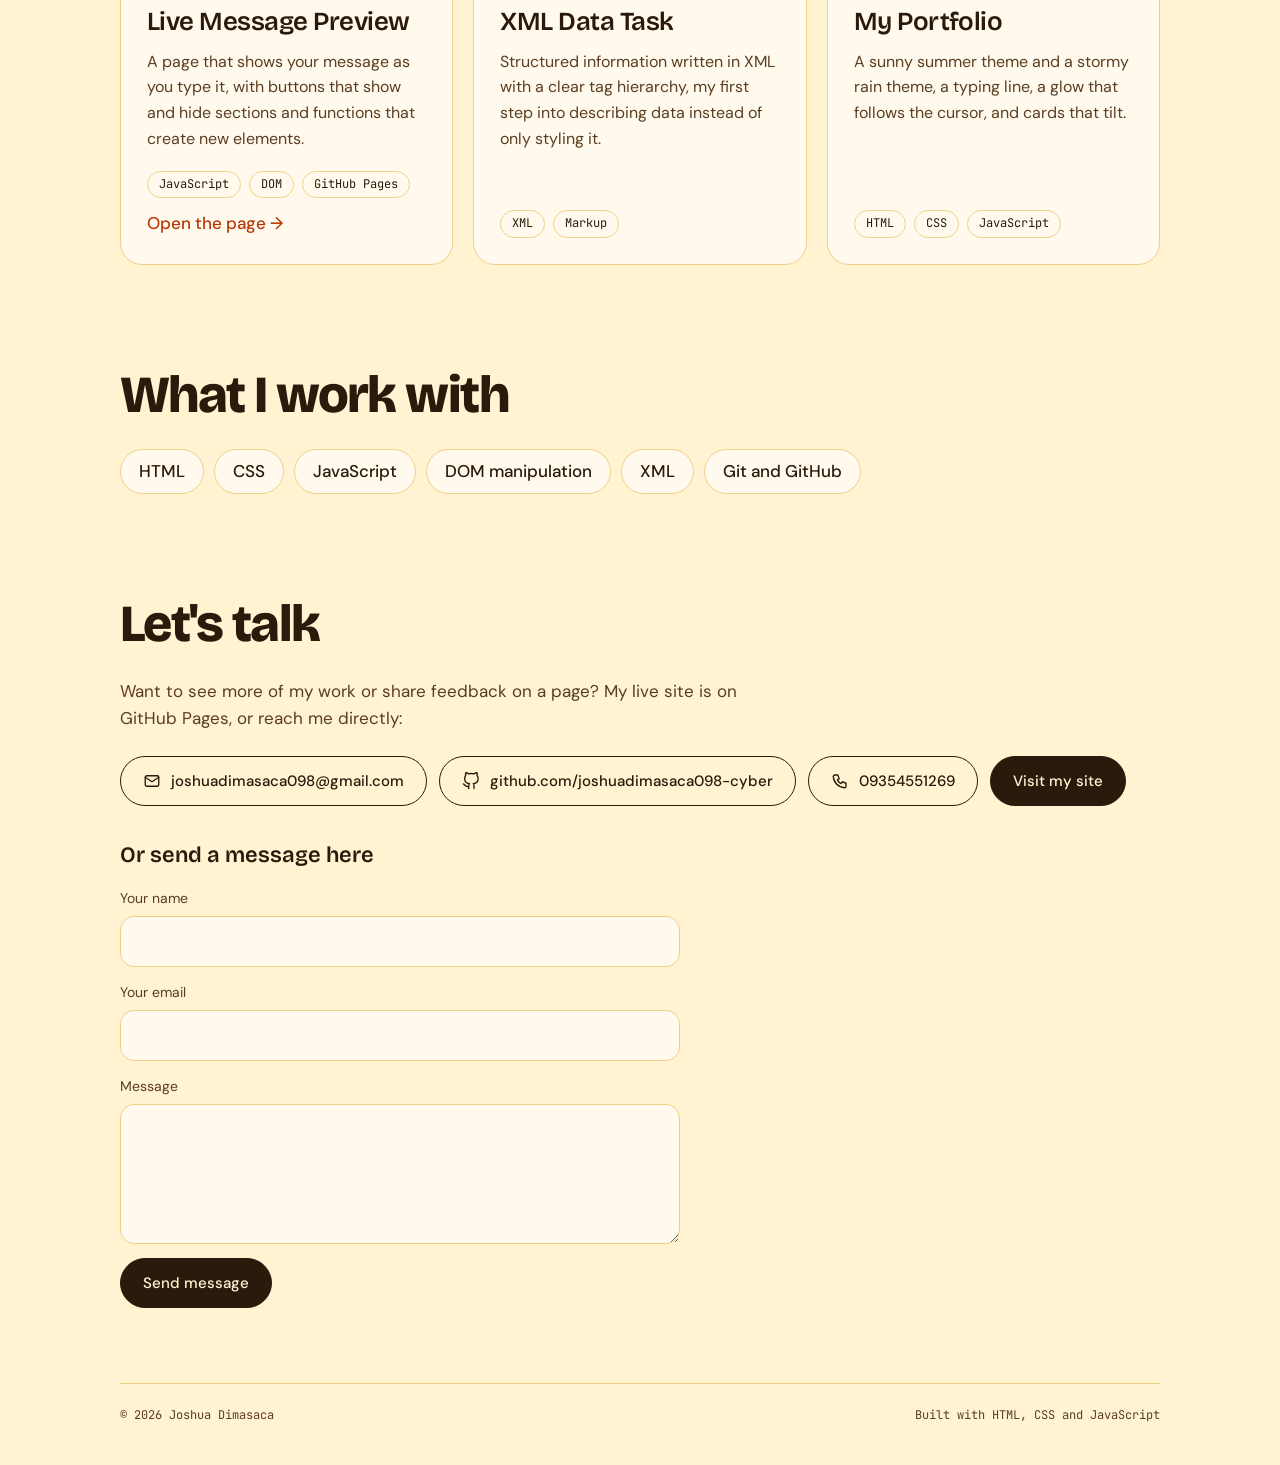
==== commit a58a9933: "Add files via upload" ====
--- a/index.html
+++ b/index.html
@@ -123,7 +123,7 @@
         <a class="btn ghost contact-btn" href="tel:09354551269"><svg viewBox="0 0 24 24" aria-hidden="true"><path d="M5 4h4l2 5-2.500 1.500a11 11 0 0 0 5 5L15 13l5 2v4a2 2 0 0 1-2 2A16 16 0 0 1 3 6a2 2 0 0 1 2-2Z"/></svg>09354551269</a>
         <a class="btn solid" href="https://joshuadimasaca098-cyber.github.io/joshua/" target="_blank" rel="noopener">Visit my site</a>
       </div>
-      <form class="contact-form" id="contact-form" action="https://formspree.io/f/meaakvbg" method="POST" accept-charset="UTF-8">
+      <form class="contact-form" id="contact-form" action="https://formspree.io/f/YOUR_FORM_ID" method="POST" accept-charset="UTF-8">
         <h3>Or send a message here</h3>
         <label>Your name<input type="text" name="name" autocomplete="name" required></label>
         <label>Your email<input type="email" name="email" autocomplete="email" required></label>
--- a/assets/css/style.css
+++ b/assets/css/style.css
@@ -62,44 +62,45 @@
 /* aurora */
 .aurora { position: fixed; inset: 0; z-index: 0; overflow: hidden; pointer-events: none; background: var(--sky); }
 .blob {
-  position: absolute; border-radius: 50%; filter: blur(70px); opacity: var(--blob-opacity);
-  will-change: transform;
-}
-.b1 { width: 52vmax; height: 52vmax; background: var(--blob1); top: -18vmax; left: -14vmax; animation: drift1 26s ease-in-out infinite alternate; }
-.b2 { width: 44vmax; height: 44vmax; background: var(--blob2); top: 20vh; right: -16vmax; animation: drift2 31s ease-in-out infinite alternate; }
-.b3 { width: 38vmax; height: 38vmax; background: var(--blob3); bottom: -16vmax; left: 18vw; animation: drift3 36s ease-in-out infinite alternate; }
-@keyframes drift1 { to { transform: translate(18vmax, 14vmax) scale(1.15); } }
-@keyframes drift2 { to { transform: translate(-16vmax, 10vmax) scale(0.9); } }
-@keyframes drift3 { to { transform: translate(14vmax, -12vmax) scale(1.2); } }
+  position: absolute; border-radius: 50%; opacity: var(--blob-opacity);
+  will-change: transform; contain: strict;
+}
+.b1 { width: 64vmax; height: 64vmax; background: radial-gradient(closest-side, var(--blob1) 30%, transparent 100%); top: -24vmax; left: -20vmax; animation: drift1 26s ease-in-out infinite alternate; }
+.b2 { width: 54vmax; height: 54vmax; background: radial-gradient(closest-side, var(--blob2) 30%, transparent 100%); top: 14vh; right: -22vmax; animation: drift2 31s ease-in-out infinite alternate; }
+.b3 { width: 48vmax; height: 48vmax; background: radial-gradient(closest-side, var(--blob3) 30%, transparent 100%); bottom: -22vmax; left: 12vw; animation: drift3 36s ease-in-out infinite alternate; }
+@keyframes drift1 { to { transform: translate3d(18vmax, 14vmax, 0) scale(1.15); } }
+@keyframes drift2 { to { transform: translate3d(-16vmax, 10vmax, 0) scale(0.9); } }
+@keyframes drift3 { to { transform: translate3d(14vmax, -12vmax, 0) scale(1.2); } }
 
 /* summer sun (summer theme only) */
 .sun { position: absolute; top: -140px; right: -140px; width: 440px; height: 440px; border-radius: 50%; opacity: var(--summer); background: radial-gradient(circle, #fffbe0 0%, #ffe27a 34%, #ffb938 58%, rgba(255, 185, 56, 0) 72%); }
 .sun::before { content: ""; position: absolute; inset: -70%; border-radius: 50%; background: repeating-conic-gradient(from 0deg, rgba(255, 214, 90, 0.38) 0deg 5deg, transparent 5deg 18deg); -webkit-mask: radial-gradient(circle, #000 22%, transparent 62%); mask: radial-gradient(circle, #000 22%, transparent 62%); animation: spin 70s linear infinite; }
 /* dark rain clouds with lightning (light theme only) */
 .storm { position: fixed; inset: 0; z-index: 1; pointer-events: none; opacity: var(--storm); overflow: hidden; }
-.rain { position: absolute; inset: -200px 0 0 0; background-repeat: repeat; animation: fall 0.7s linear infinite; opacity: 0.5; }
+.rain { position: absolute; left: 0; right: 0; top: -240px; bottom: 0; background-repeat: repeat; animation: fall 0.7s linear infinite; opacity: 0.5; will-change: transform; }
 .rain.r1 { background-image: url("data:image/svg+xml;utf8,<svg xmlns='http://www.w3.org/2000/svg' width='240' height='240'><g stroke='%23cfdcff' stroke-width='1.2' stroke-linecap='round' opacity='0.7'><path d='M20 10 L14 40'/><path d='M80 90 L74 122'/><path d='M150 30 L144 60'/><path d='M200 150 L194 182'/><path d='M50 170 L44 200'/><path d='M120 200 L114 230'/></g></svg>"); background-size: 240px 240px; }
-.rain.r2 { background-image: url("data:image/svg+xml;utf8,<svg xmlns='http://www.w3.org/2000/svg' width='160' height='160'><g stroke='%23b4c6f5' stroke-width='0.9' stroke-linecap='round' opacity='0.55'><path d='M30 20 L26 40'/><path d='M100 70 L96 92'/><path d='M140 120 L136 142'/><path d='M60 130 L56 150'/></g></svg>"); background-size: 160px 160px; animation-duration: 1.1s; opacity: 0.4; }
-@keyframes fall { to { background-position: -24px 240px; } }
-.flash { position: absolute; inset: 0; opacity: 0; background: radial-gradient(ellipse at 78% 8%, rgba(255,255,255,0.95) 0%, rgba(214,226,255,0.65) 30%, rgba(255,255,255,0) 70%); animation: flash 9s infinite; }
+.rain.r2 { background-image: url("data:image/svg+xml;utf8,<svg xmlns='http://www.w3.org/2000/svg' width='160' height='160'><g stroke='%23b4c6f5' stroke-width='0.9' stroke-linecap='round' opacity='0.55'><path d='M30 20 L26 40'/><path d='M100 70 L96 92'/><path d='M140 120 L136 142'/><path d='M60 130 L56 150'/></g></svg>"); background-size: 160px 160px; animation: fall2 0.75s linear infinite; opacity: 0.4; }
+@keyframes fall { to { transform: translate3d(0, 240px, 0); } }
+@keyframes fall2 { to { transform: translate3d(0, 160px, 0); } }
+.flash { position: absolute; inset: 0; opacity: 0; background: radial-gradient(ellipse at 78% 8%, rgba(255,255,255,0.95) 0%, rgba(214,226,255,0.65) 30%, rgba(255,255,255,0) 70%); animation: flash 9s infinite; will-change: opacity; }
 .flash.f2 { background: radial-gradient(ellipse at 14% 4%, rgba(255,255,255,0.9) 0%, rgba(214,226,255,0.6) 28%, rgba(255,255,255,0) 68%); animation-duration: 13s; animation-delay: 4s; }
-.bolt { position: absolute; top: -2vh; height: min(62vh, 520px); width: auto; opacity: 0; filter: drop-shadow(0 0 6px #fff) drop-shadow(0 0 18px #9db4ff) drop-shadow(0 0 34px #6d4dff); animation: flash 9s infinite; }
+.bolt { position: absolute; top: -2vh; height: min(62vh, 520px); width: auto; opacity: 0; filter: drop-shadow(0 0 6px #fff) drop-shadow(0 0 18px #9db4ff) drop-shadow(0 0 34px #6d4dff); animation: flash 9s infinite; will-change: opacity; }
 .bolt.bolt1 { right: 9vw; }
 .bolt.bolt2 { left: 6vw; height: min(48vh, 400px); animation-duration: 13s; animation-delay: 4s; }
 .bolt path { fill: none; stroke: #fffbe0; stroke-width: 3; stroke-linejoin: round; stroke-linecap: round; }
 .bolt path.core { stroke: #fff; stroke-width: 1.4; }
 @keyframes flash { 0%, 6%, 100% { opacity: 0; } 7% { opacity: 1; } 9% { opacity: 0.15; } 11% { opacity: 0.95; } 14% { opacity: 0.25; } 22% { opacity: 0; } }
 .grain {
-  position: fixed; inset: 0; z-index: 1; pointer-events: none; opacity: 0.07; mix-blend-mode: multiply;
+  position: fixed; inset: 0; z-index: 1; pointer-events: none; opacity: 0.07;
   background-image: url("data:image/svg+xml;utf8,<svg xmlns='http://www.w3.org/2000/svg' width='160' height='160'><filter id='n'><feTurbulence type='fractalNoise' baseFrequency='0.9' numOctaves='2' stitchTiles='stitch'/><feColorMatrix values='0 0 0 0 0  0 0 0 0 0  0 0 0 0 0  0 0 0 1 0'/></filter><rect width='160' height='160' filter='url(%23n)'/></svg>");
 }
 .glow {
   position: fixed; left: 0; top: 0; width: 360px; height: 360px; margin: -180px 0 0 -180px;
   border-radius: 50%; z-index: 1; pointer-events: none; opacity: 0;
   background: radial-gradient(circle, var(--accent) 0%, transparent 65%);
-  mix-blend-mode: soft-light; transition: opacity 0.4s;
-}
-.glow.on { opacity: 0.55; }
+  transition: opacity 0.4s; will-change: transform;
+}
+.glow.on { opacity: 0.28; }
 
 .wrap { position: relative; z-index: 2; max-width: 1040px; margin: 0 auto; }
 
@@ -113,7 +114,7 @@
 .toggle {
   font: inherit; font-family: var(--font-mono); font-size: 12px; cursor: pointer;
   background: var(--surface); color: var(--fg); border: 1px solid var(--line);
-  border-radius: 999px; padding: 6px 14px; backdrop-filter: blur(8px);
+  border-radius: 999px; padding: 6px 14px;
 }
 .toggle:hover { border-color: var(--accent); }
 
@@ -160,7 +161,7 @@
 .about .cta { margin-top: 8px; }
 
 /* marquee */
-.marquee { overflow: hidden; border-block: 1px solid var(--line); margin-inline: calc(-1 * max(16px, env(safe-area-inset-left, 0px))); background: var(--surface); backdrop-filter: blur(6px); }
+.marquee { overflow: hidden; border-block: 1px solid var(--line); margin-inline: calc(-1 * max(16px, env(safe-area-inset-left, 0px))); background: var(--surface); }
 .track { display: flex; width: max-content; animation: slide 28s linear infinite; }
 .marquee:hover .track { animation-play-state: paused; }
 .track span { font-family: var(--font-display); font-weight: 600; font-size: clamp(20px, 3vw, 28px); padding: 16px 28px; white-space: nowrap; }
@@ -172,7 +173,7 @@
 h2 { font-family: var(--font-display); font-weight: 800; font-size: clamp(32px, 5vw, 52px); letter-spacing: -0.03em; line-height: 1; margin: 0 0 28px; text-wrap: balance; }
 .about { display: grid; grid-template-columns: minmax(0, 1.4fr) minmax(0, 1fr); gap: clamp(24px, 5vw, 64px); align-items: start; }
 .about p { margin: 0 0 16px; max-width: 60ch; }
-.panel { background: var(--surface); border: 1px solid var(--line); border-radius: 22px; padding: 24px; backdrop-filter: blur(10px); }
+.panel { background: var(--surface); border: 1px solid var(--line); border-radius: 22px; padding: 24px; }
 .panel h3 { font-family: var(--font-mono); font-size: 12px; font-weight: 500; letter-spacing: 0.14em; text-transform: uppercase; color: var(--muted); margin: 0 0 14px; }
 .panel dl { margin: 0; display: grid; gap: 14px; }
 .panel dt { font-size: 13px; color: var(--muted); }
@@ -183,10 +184,10 @@
   --rx: 0deg; --ry: 0deg;
   position: relative; min-width: 0; display: flex; flex-direction: column; gap: 12px;
   background: var(--surface); border: 1px solid var(--line); border-radius: 22px; padding: 26px;
-  backdrop-filter: blur(10px); text-decoration: none;
+  text-decoration: none;
   transform: rotateX(var(--rx)) rotateY(var(--ry)); transition: transform 0.18s ease-out, border-color 0.2s;
 }
-.card:hover { border-color: var(--accent); }
+.card:hover { border-color: var(--accent); will-change: transform; }
 .card .when { font-family: var(--font-mono); font-size: 12px; letter-spacing: 0.12em; text-transform: uppercase; color: var(--accent-ink); }
 .card h3 { font-family: var(--font-display); font-weight: 600; font-size: 26px; line-height: 1.1; letter-spacing: -0.02em; margin: 0; }
 .card p { margin: 0; color: var(--muted); font-size: 16px; }
@@ -208,7 +209,7 @@
 .contact-form label { display: grid; gap: 6px; font-size: 14px; color: var(--muted); }
 .contact-form input, .contact-form textarea {
   font: inherit; font-size: 16px; color: var(--fg); background: var(--surface); border: 1px solid var(--line);
-  border-radius: 14px; padding: 12px 16px; width: 100%; backdrop-filter: blur(6px);
+  border-radius: 14px; padding: 12px 16px; width: 100%;
 }
 .contact-form textarea { min-height: 140px; resize: vertical; }
 .contact-form input:focus, .contact-form textarea:focus { outline: none; border-color: var(--accent); }
@@ -234,3 +235,19 @@
 }
 
 .contact .form-status { margin: 0; max-width: none; }
+
+/* performance: pause what the visitor cannot see */
+.theme-summer .storm { visibility: hidden; }
+.theme-summer .rain, .theme-summer .flash, .theme-summer .bolt { animation-play-state: paused; }
+.theme-storm .sun::before { animation-play-state: paused; }
+.off .track, .off .frame::before { animation-play-state: paused; }
+
+/* frosted glass only where the device can afford it */
+@media (hover: hover) and (pointer: fine) and (min-width: 821px) {
+  .toggle, .panel { backdrop-filter: blur(10px); }
+}
+
+/* smooth theme switch: one compositor crossfade instead of a hard repaint */
+::view-transition-old(root), ::view-transition-new(root) { animation-duration: 0.5s; animation-timing-function: ease; }
+.veil { position: fixed; inset: 0; z-index: 50; pointer-events: none; opacity: 1; transition: opacity 0.5s ease; will-change: opacity; }
+@media (prefers-reduced-motion: reduce) { ::view-transition-group(*), ::view-transition-old(*), ::view-transition-new(*) { animation: none !important; } .veil { transition: none; } }
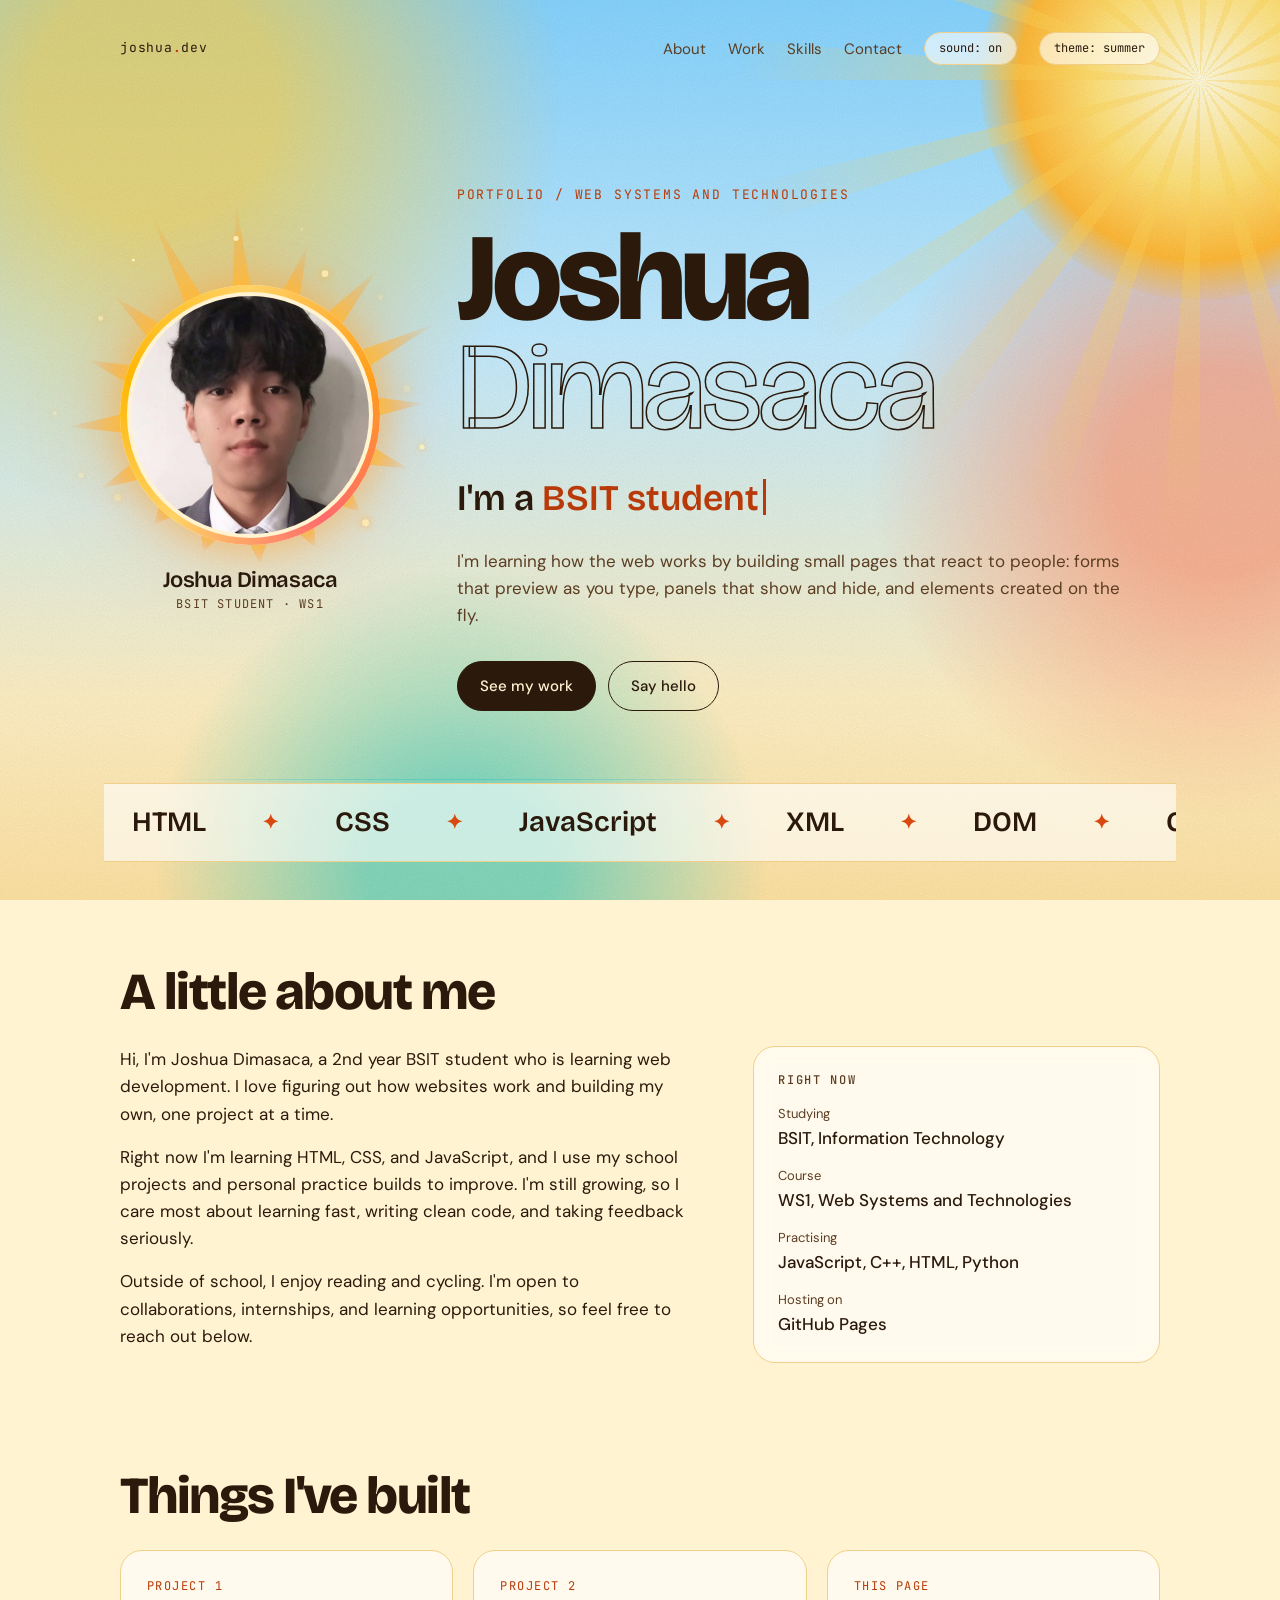
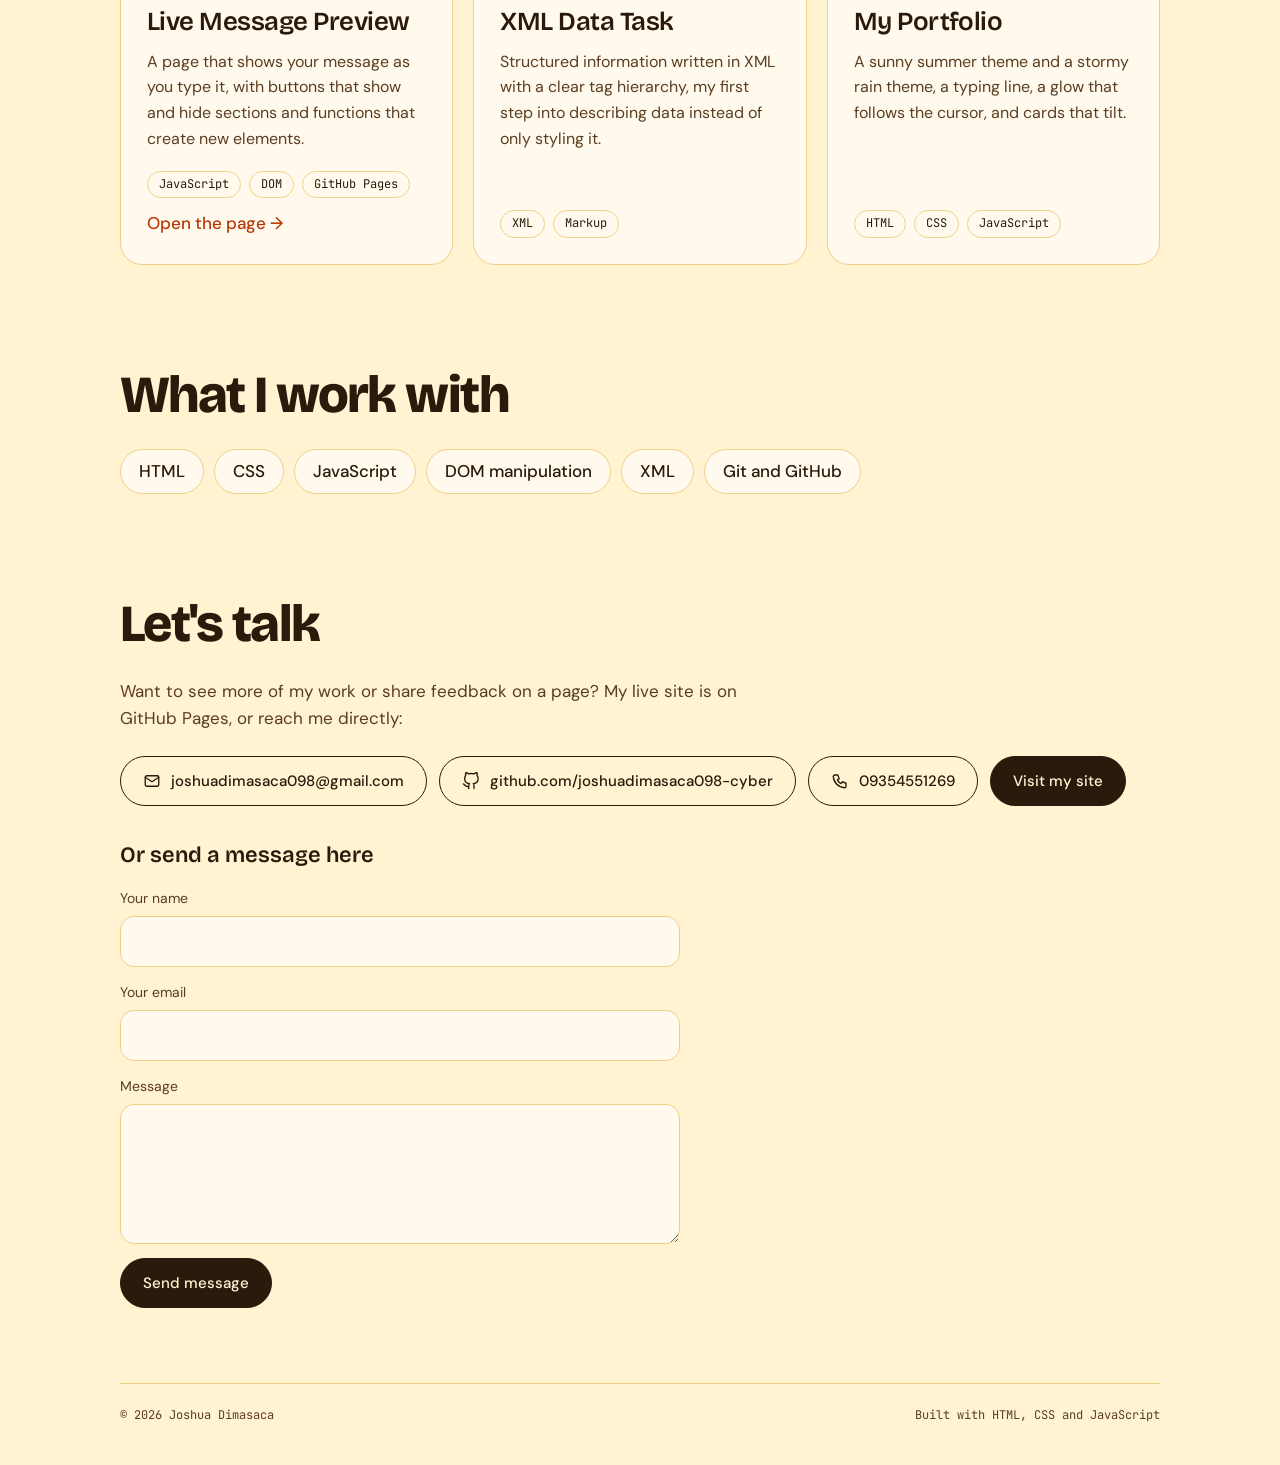
==== commit 2791bbd5: "Add files via upload" ====
--- a/index.html
+++ b/index.html
@@ -123,13 +123,20 @@
         <a class="btn ghost contact-btn" href="tel:09354551269"><svg viewBox="0 0 24 24" aria-hidden="true"><path d="M5 4h4l2 5-2.500 1.500a11 11 0 0 0 5 5L15 13l5 2v4a2 2 0 0 1-2 2A16 16 0 0 1 3 6a2 2 0 0 1 2-2Z"/></svg>09354551269</a>
         <a class="btn solid" href="https://joshuadimasaca098-cyber.github.io/joshua/" target="_blank" rel="noopener">Visit my site</a>
       </div>
-      <form class="contact-form" id="contact-form" action="https://formspree.io/f/YOUR_FORM_ID" method="POST" accept-charset="UTF-8">
+      <!-- Messages are delivered by FormSubmit (no account needed). Change the address
+           below to send them somewhere else, or use a Formspree URL instead. -->
+      <form class="contact-form" id="contact-form" action="https://formsubmit.co/joshuadimasaca098@gmail.com" method="POST" accept-charset="UTF-8">
         <h3>Or send a message here</h3>
-        <label>Your name<input type="text" name="name" autocomplete="name" required></label>
-        <label>Your email<input type="email" name="email" autocomplete="email" required></label>
-        <label>Message<textarea name="message" required></textarea></label>
+        <label>Your name<input type="text" name="name" autocomplete="name" maxlength="80" required></label>
+        <label>Your email<input type="email" name="email" autocomplete="email" maxlength="120" required></label>
+        <label>Message<textarea name="message" maxlength="2000" required></textarea></label>
         <input type="hidden" name="_subject" value="New message from your portfolio">
-        <div class="hp" aria-hidden="true"><label>Leave this empty<input type="text" name="_gotcha" tabindex="-1" autocomplete="off"></label></div>
+        <input type="hidden" name="_template" value="table">
+        <input type="hidden" name="_captcha" value="false">
+        <div class="hp" aria-hidden="true">
+          <label>Leave this empty<input type="text" name="_honey" tabindex="-1" autocomplete="off"></label>
+          <label>Leave this empty<input type="text" name="_gotcha" tabindex="-1" autocomplete="off"></label>
+        </div>
         <button class="btn solid" type="submit">Send message</button>
         <p class="form-status" id="form-status" role="status" aria-live="polite"></p>
       </form>
--- a/assets/css/style.css
+++ b/assets/css/style.css
@@ -203,7 +203,7 @@
 .contact { padding-bottom: 40px; }
 .contact p { max-width: 52ch; color: var(--muted); margin: 0 0 24px; }
 
-/* contact form (Formspree) */
+/* contact form (FormSubmit) */
 .contact-form { display: grid; gap: 14px; max-width: 560px; margin: 32px 0 0; }
 .contact-form h3 { font-family: var(--font-display); font-weight: 600; font-size: 22px; margin: 0; }
 .contact-form label { display: grid; gap: 6px; font-size: 14px; color: var(--muted); }
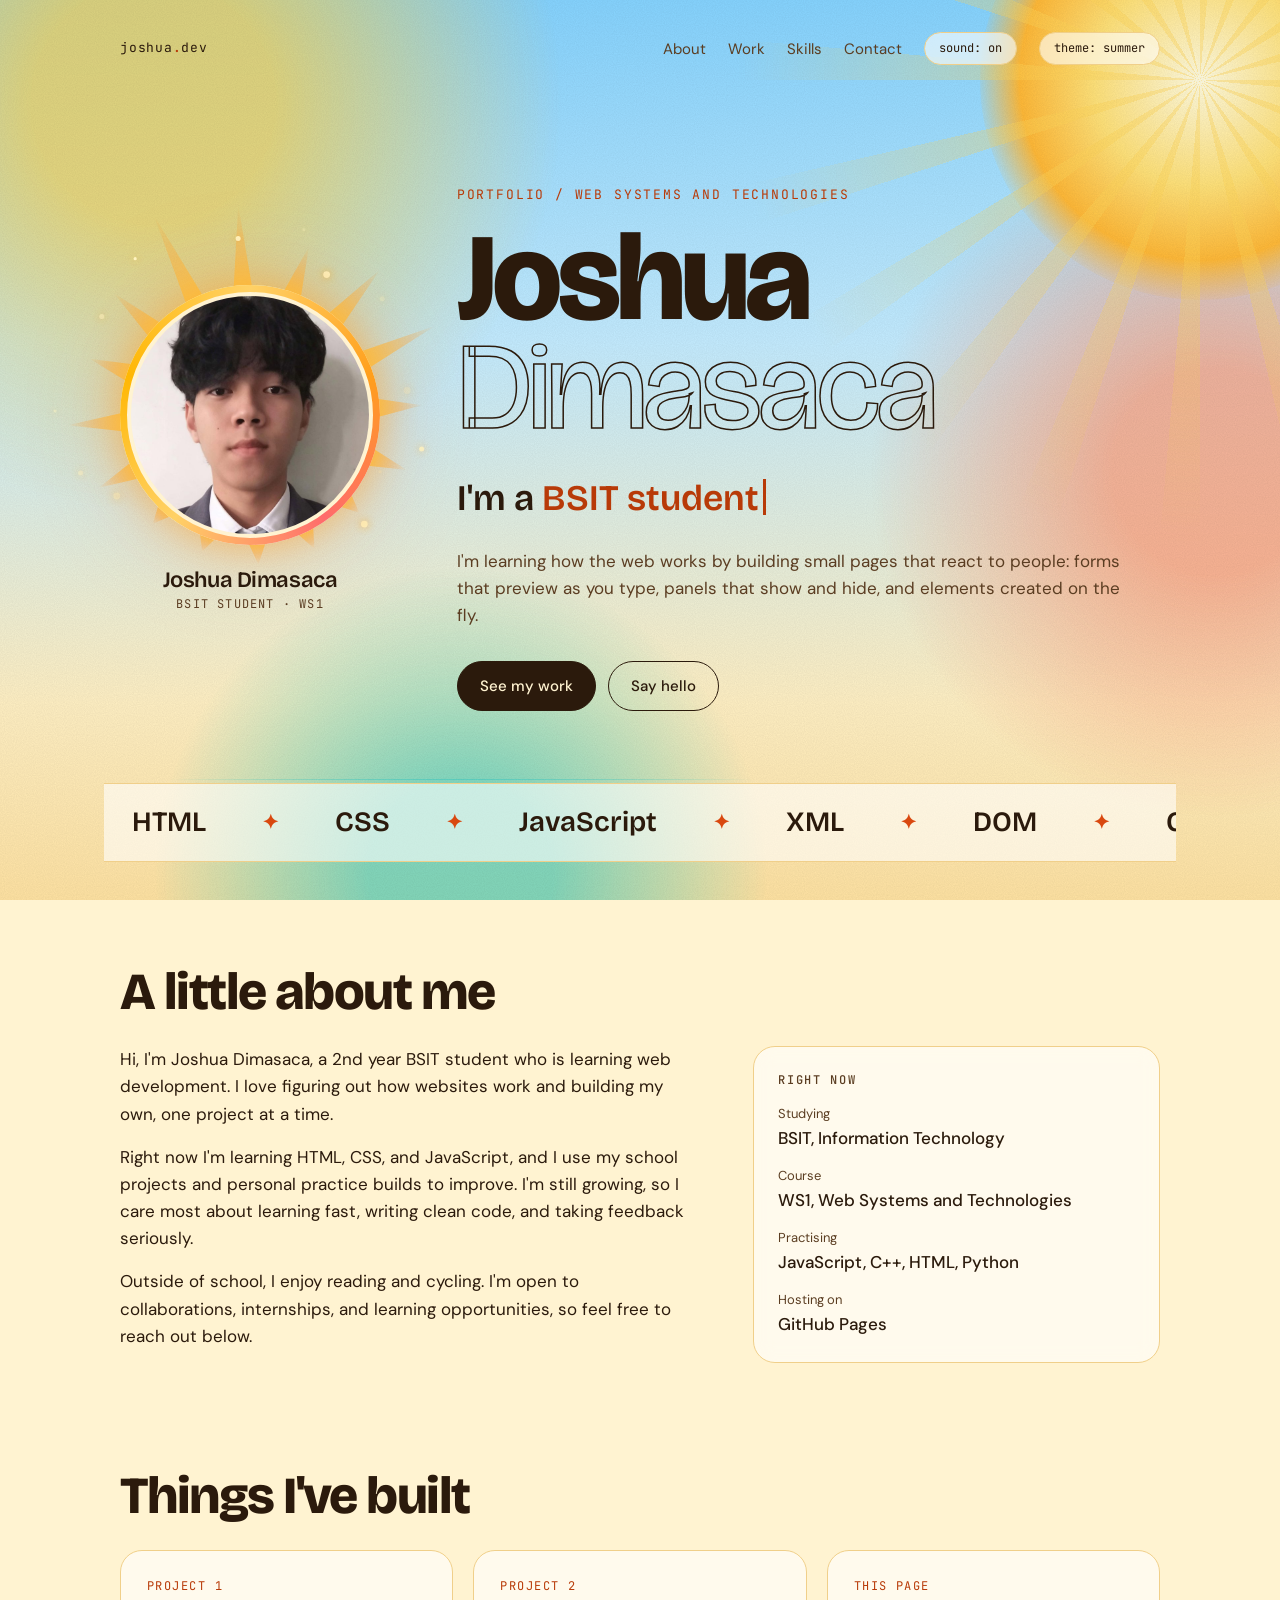
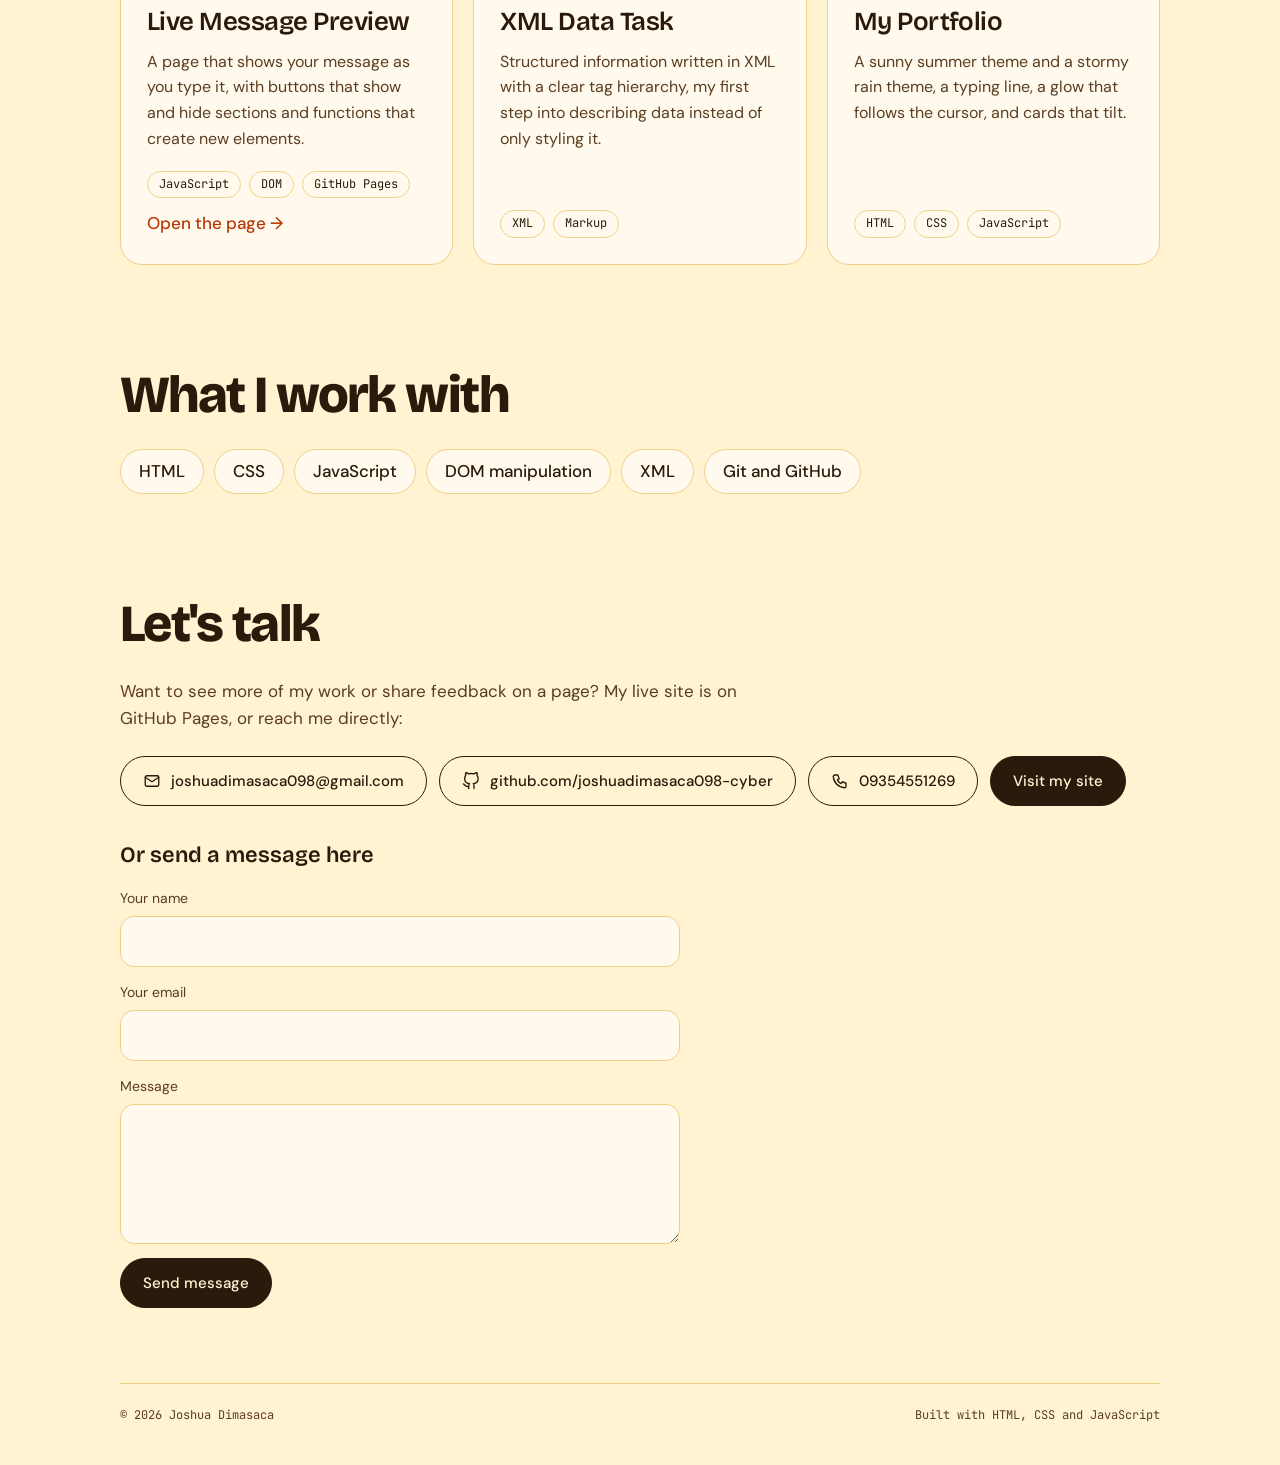
==== commit 3337e0eb: "Add files via upload" ====
--- a/index.html
+++ b/index.html
@@ -123,19 +123,17 @@
         <a class="btn ghost contact-btn" href="tel:09354551269"><svg viewBox="0 0 24 24" aria-hidden="true"><path d="M5 4h4l2 5-2.500 1.500a11 11 0 0 0 5 5L15 13l5 2v4a2 2 0 0 1-2 2A16 16 0 0 1 3 6a2 2 0 0 1 2-2Z"/></svg>09354551269</a>
         <a class="btn solid" href="https://joshuadimasaca098-cyber.github.io/joshua/" target="_blank" rel="noopener">Visit my site</a>
       </div>
-      <!-- Messages are delivered by FormSubmit (no account needed). Change the address
-           below to send them somewhere else, or use a Formspree URL instead. -->
-      <form class="contact-form" id="contact-form" action="https://formsubmit.co/joshuadimasaca098@gmail.com" method="POST" accept-charset="UTF-8">
+      <!-- Messages are delivered by Formspree (form id: meaakvbg). To use another
+           form, replace the action with its https://formspree.io/f/<id> URL. -->
+      <form class="contact-form" id="contact-form" action="https://formspree.io/f/meaakvbg" method="POST" accept-charset="UTF-8">
         <h3>Or send a message here</h3>
         <label>Your name<input type="text" name="name" autocomplete="name" maxlength="80" required></label>
         <label>Your email<input type="email" name="email" autocomplete="email" maxlength="120" required></label>
         <label>Message<textarea name="message" maxlength="2000" required></textarea></label>
         <input type="hidden" name="_subject" value="New message from your portfolio">
-        <input type="hidden" name="_template" value="table">
-        <input type="hidden" name="_captcha" value="false">
         <div class="hp" aria-hidden="true">
+          <label>Leave this empty<input type="text" name="_gotcha" tabindex="-1" autocomplete="off"></label>
           <label>Leave this empty<input type="text" name="_honey" tabindex="-1" autocomplete="off"></label>
-          <label>Leave this empty<input type="text" name="_gotcha" tabindex="-1" autocomplete="off"></label>
         </div>
         <button class="btn solid" type="submit">Send message</button>
         <p class="form-status" id="form-status" role="status" aria-live="polite"></p>
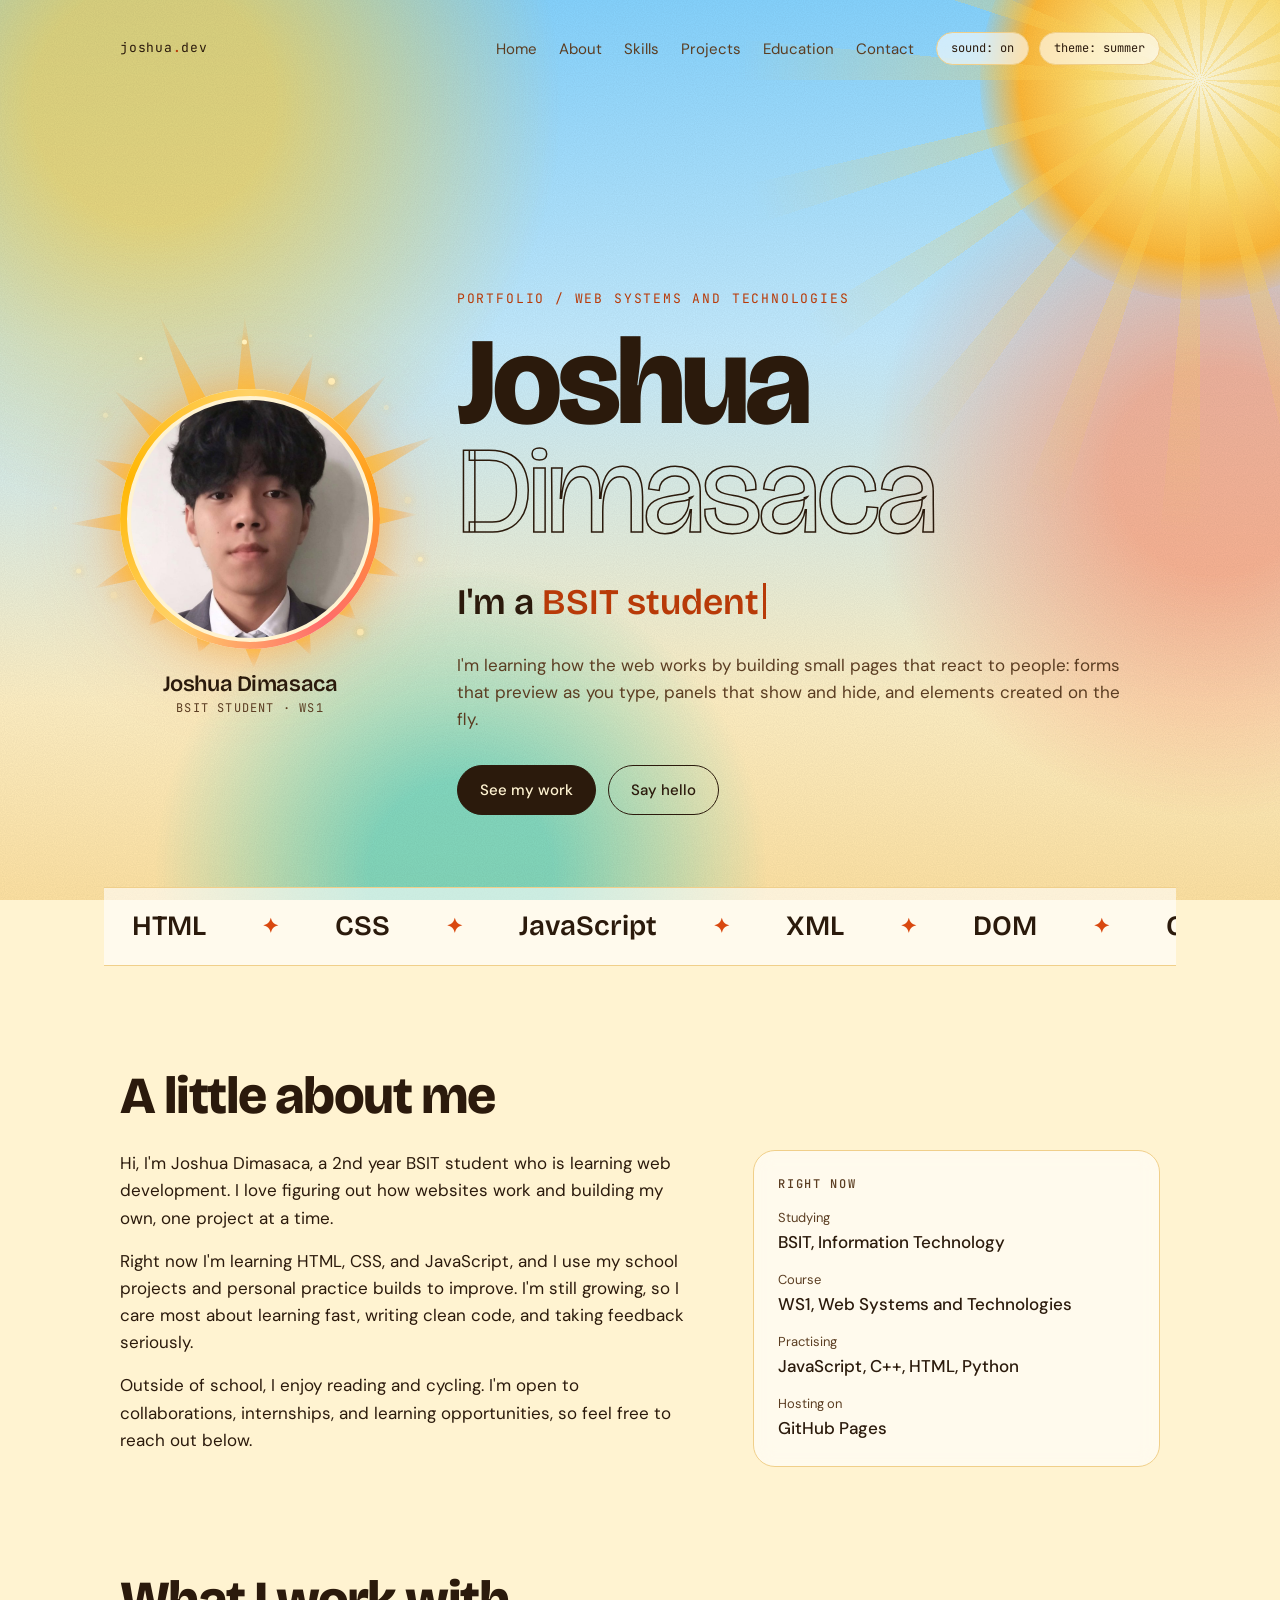
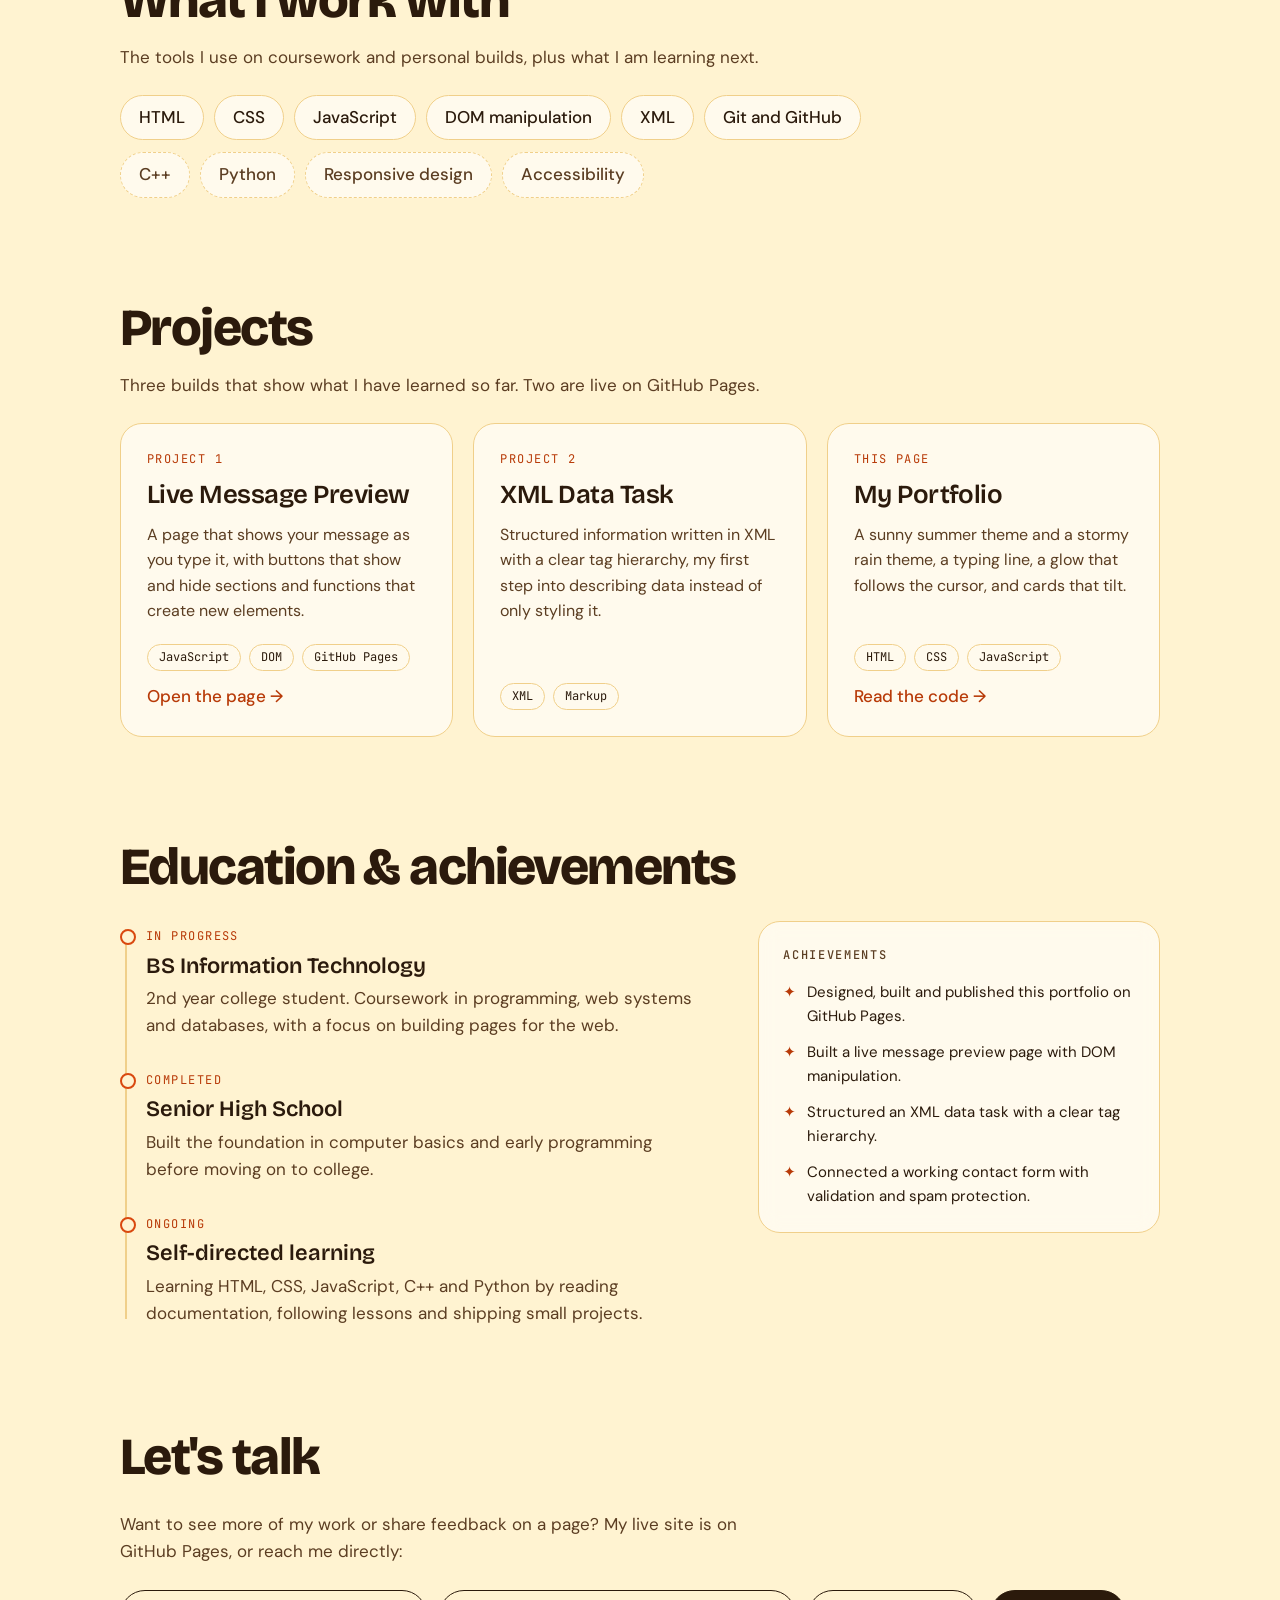
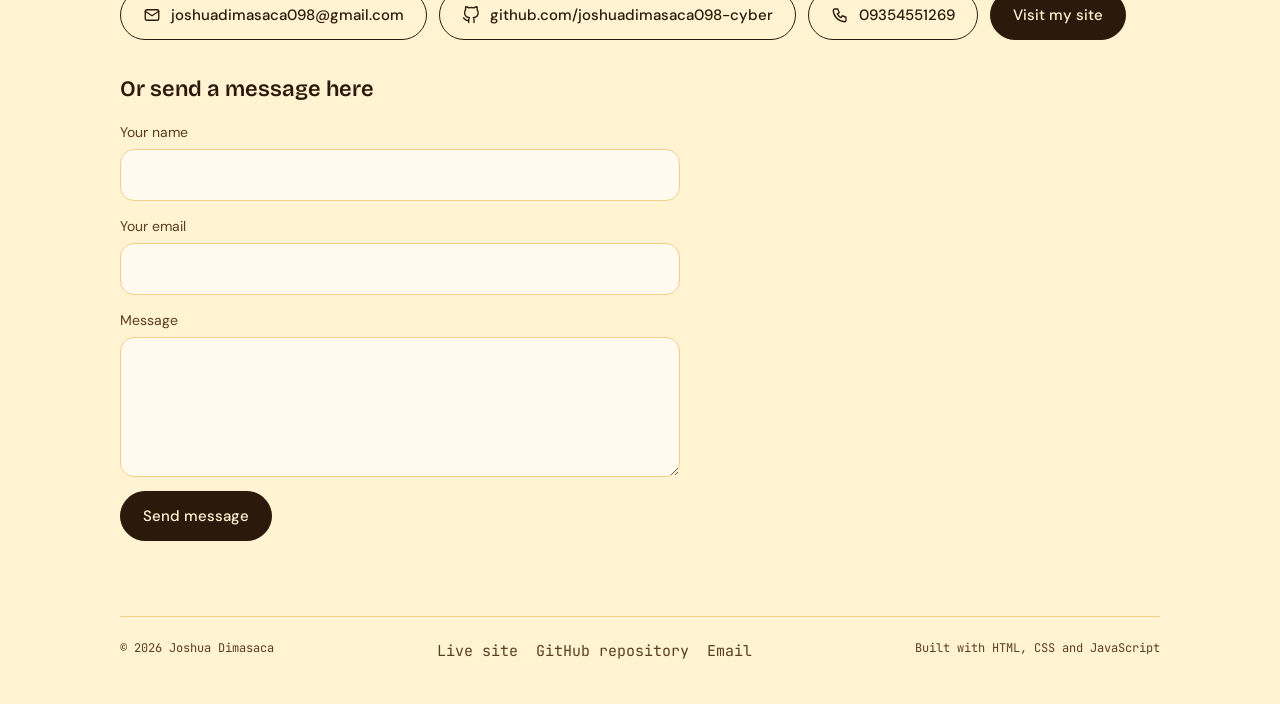
==== commit fd8ef833: "Add files via upload" ====
--- a/index.html
+++ b/index.html
@@ -16,7 +16,7 @@
 <link rel="stylesheet" href="https://fonts.googleapis.com/css2?family=Bricolage+Grotesque:opsz,wght@12..96,400;12..96,600;12..96,800&family=DM+Sans:wght@400;500&family=JetBrains+Mono:wght@400;500&display=swap">
 <link rel="preload" as="image" href="assets/images/portrait.jpg">
 <link rel="stylesheet" href="assets/css/style.css">
-<script>try{var t=localStorage.getItem('jd-theme-v2');if(t)document.documentElement.setAttribute('data-theme',t)}catch(e){}</script>
+<script>document.documentElement.classList.add('js');try{var t=localStorage.getItem('jd-theme-v2');if(t)document.documentElement.setAttribute('data-theme',t)}catch(e){}</script>
 </head>
 <body>
 <div class="aurora" aria-hidden="true"><div class="blob b1"></div><div class="blob b2"></div><div class="blob b3"></div><div class="sun"></div></div>
@@ -24,21 +24,31 @@
 <div class="grain" aria-hidden="true"></div>
 <div class="glow" id="glow" aria-hidden="true"></div>
 
+<a class="skip" href="#main">Skip to content</a>
+
 <div class="wrap">
   <header class="nav">
     <a class="mark" href="#top">joshua<b>.</b>dev</a>
-    <nav aria-label="Sections">
+    <button class="nav-toggle" id="nav-toggle" type="button" aria-expanded="false" aria-controls="site-menu" aria-label="Open menu">
+      <span class="bars" aria-hidden="true"><span></span><span></span><span></span></span>
+    </button>
+    <nav id="site-menu" aria-label="Sections">
+      <a href="#top">Home</a>
       <a href="#about">About</a>
-      <a href="#work">Work</a>
       <a href="#skills">Skills</a>
+      <a href="#work">Projects</a>
+      <a href="#education">Education</a>
       <a href="#contact">Contact</a>
-      <button class="toggle" id="sound" type="button" aria-pressed="true" aria-label="Turn sound on or off">sound: on</button>
-      <button class="toggle" id="theme" type="button" aria-label="Switch light or dark theme">theme</button>
+      <span class="nav-tools">
+        <button class="toggle" id="sound" type="button" aria-pressed="true" aria-label="Turn sound on or off">sound: on</button>
+        <button class="toggle" id="theme" type="button" aria-label="Switch light or dark theme">theme</button>
+      </span>
     </nav>
   </header>
 
-  <main id="top">
-    <div class="hero">
+  <main id="main" tabindex="-1">
+    <section id="home" aria-label="Introduction">
+    <div class="hero" id="top">
       <div class="hero-text">
       <p class="eyebrow">Portfolio / Web Systems and Technologies</p>
       <h1><span>Joshua</span><span class="l2">Dimasaca</span></h1>
@@ -54,6 +64,7 @@
         <figcaption>Joshua Dimasaca<small>BSIT student &middot; WS1</small></figcaption>
       </figure>
     </div>
+    </section>
 
     <div class="marquee" aria-hidden="true">
       <div class="track">
@@ -82,8 +93,20 @@
       </div>
     </section>
 
+    <section id="skills" class="rv">
+      <h2>What I work with</h2>
+      <p class="section-note">The tools I use on coursework and personal builds, plus what I am learning next.</p>
+      <ul class="chips" aria-label="Skills I use">
+        <li>HTML</li><li>CSS</li><li>JavaScript</li><li>DOM manipulation</li><li>XML</li><li>Git and GitHub</li>
+      </ul>
+      <ul class="chips chips-learning" aria-label="Skills I am learning">
+        <li>C++</li><li>Python</li><li>Responsive design</li><li>Accessibility</li>
+      </ul>
+    </section>
+
     <section id="work" class="rv">
-      <h2>Things I've built</h2>
+      <h2>Projects</h2>
+      <p class="section-note">Three builds that show what I have learned so far. Two are live on GitHub Pages.</p>
       <div class="cards">
         <a class="card tilt" href="https://joshuadimasaca098-cyber.github.io/joshua/" target="_blank" rel="noopener">
           <span class="when">Project 1</span>
@@ -98,20 +121,46 @@
           <p>Structured information written in XML with a clear tag hierarchy, my first step into describing data instead of only styling it.</p>
           <ul class="tags"><li>XML</li><li>Markup</li></ul>
         </div>
-        <div class="card tilt">
+        <a class="card tilt" href="https://github.com/joshuadimasaca098-cyber/My_Personal_Portfolio." target="_blank" rel="noopener">
           <span class="when">This page</span>
           <h3>My Portfolio</h3>
           <p>A sunny summer theme and a stormy rain theme, a typing line, a glow that follows the cursor, and cards that tilt.</p>
           <ul class="tags"><li>HTML</li><li>CSS</li><li>JavaScript</li></ul>
-        </div>
-      </div>
-    </section>
-
-    <section id="skills" class="rv">
-      <h2>What I work with</h2>
-      <ul class="chips">
-        <li>HTML</li><li>CSS</li><li>JavaScript</li><li>DOM manipulation</li><li>XML</li><li>Git and GitHub</li>
-      </ul>
+          <span class="go">Read the code &rarr;</span>
+        </a>
+      </div>
+    </section>
+
+    <section id="education" class="rv">
+      <h2>Education &amp; achievements</h2>
+      <div class="edu">
+        <ol class="timeline">
+          <li>
+            <span class="when">In progress</span>
+            <h3>BS Information Technology</h3>
+            <p>2nd year college student. Coursework in programming, web systems and databases, with a focus on building pages for the web.</p>
+          </li>
+          <li>
+            <span class="when">Completed</span>
+            <h3>Senior High School</h3>
+            <p>Built the foundation in computer basics and early programming before moving on to college.</p>
+          </li>
+          <li>
+            <span class="when">Ongoing</span>
+            <h3>Self-directed learning</h3>
+            <p>Learning HTML, CSS, JavaScript, C++ and Python by reading documentation, following lessons and shipping small projects.</p>
+          </li>
+        </ol>
+        <aside class="panel achievements" aria-labelledby="achievements-title">
+          <h3 id="achievements-title">Achievements</h3>
+          <ul>
+            <li>Designed, built and published this portfolio on GitHub Pages.</li>
+            <li>Built a live message preview page with DOM manipulation.</li>
+            <li>Structured an XML data task with a clear tag hierarchy.</li>
+            <li>Connected a working contact form with validation and spam protection.</li>
+          </ul>
+        </aside>
+      </div>
     </section>
 
     <section id="contact" class="contact rv">
@@ -143,6 +192,11 @@
 
   <footer>
     <span>&copy; <span id="yr">2026</span> Joshua Dimasaca</span>
+    <nav class="foot-links" aria-label="Public links">
+      <a href="https://joshuadimasaca098-cyber.github.io/My_Personal_Portfolio./">Live site</a>
+      <a href="https://github.com/joshuadimasaca098-cyber/My_Personal_Portfolio.">GitHub repository</a>
+      <a href="mailto:joshuadimasaca098@gmail.com">Email</a>
+    </nav>
     <span>Built with HTML, CSS and JavaScript</span>
   </footer>
 </div>
--- a/assets/css/style.css
+++ b/assets/css/style.css
@@ -7,6 +7,7 @@
   --surface: rgba(255, 255, 255, 0.08);
   --accent: #5470f0;
   --accent-ink: #a9c0ff;
+  --err: #ff9b9b;
   --blob1: #343e58;
   --blob2: #4a5675;
   --blob3: #262e46;
@@ -25,7 +26,7 @@
   :root:not([data-theme="dark"]) {
     --bg: #fff3d1; --fg: #2b1a0c; --muted: #5b3d22; --line: #f0cf8a;
     --surface: rgba(255, 255, 255, 0.6);
-    --accent: #d9480f; --accent-ink: #b83a08;
+    --accent: #d9480f; --accent-ink: #b83a08; --err: #b3261e;
     --blob1: #ffd24a; --blob2: #ff9a76; --blob3: #4fd1c5; --blob-opacity: 0.7;
     --sky: linear-gradient(180deg, #86d4ff 0%, #c4ecff 38%, #fff0c4 78%, #ffe3a3 100%); --storm: 0; --summer: 1;
     --ring: conic-gradient(#ffd166, #ff9f1c, #ff6b6b, #ffd166, #ffb703, #ffd166); --ring-glow: 0 0 40px rgba(255, 170, 40, 0.6), 0 0 90px rgba(255, 120, 60, 0.35);
@@ -35,7 +36,7 @@
 :root[data-theme="light"] {
   --bg: #fff3d1; --fg: #2b1a0c; --muted: #5b3d22; --line: #f0cf8a;
   --surface: rgba(255, 255, 255, 0.6);
-  --accent: #d9480f; --accent-ink: #b83a08;
+  --accent: #d9480f; --accent-ink: #b83a08; --err: #b3261e;
   --blob1: #ffd24a; --blob2: #ff9a76; --blob3: #4fd1c5; --blob-opacity: 0.7;
   --sky: linear-gradient(180deg, #86d4ff 0%, #c4ecff 38%, #fff0c4 78%, #ffe3a3 100%); --storm: 0; --summer: 1;
   --ring: conic-gradient(#ffd166, #ff9f1c, #ff6b6b, #ffd166, #ffb703, #ffd166); --ring-glow: 0 0 40px rgba(255, 170, 40, 0.6), 0 0 90px rgba(255, 120, 60, 0.35);
@@ -58,6 +59,15 @@
 }
 a { color: inherit; }
 :focus-visible { outline: 2px solid var(--accent-ink); outline-offset: 3px; border-radius: 6px; }
+
+/* skip link: first thing a keyboard user reaches */
+.skip {
+  position: absolute; left: 16px; top: 8px; z-index: 60;
+  padding: 10px 18px; border-radius: 999px;
+  background: var(--fg); color: var(--bg); font-weight: 500; text-decoration: none;
+  transform: translateY(-200%);
+}
+.skip:focus { transform: none; }
 
 /* aurora */
 .aurora { position: fixed; inset: 0; z-index: 0; overflow: hidden; pointer-events: none; background: var(--sky); }
@@ -117,6 +127,43 @@
   border-radius: 999px; padding: 6px 14px;
 }
 .toggle:hover { border-color: var(--accent); }
+.nav-tools { display: flex; align-items: center; gap: 10px; }
+
+/* mobile menu button: hidden unless JavaScript is on and the screen is narrow */
+.nav-toggle {
+  display: none; align-items: center; justify-content: center;
+  width: 44px; height: 44px; padding: 0; cursor: pointer;
+  background: var(--surface); color: var(--fg);
+  border: 1px solid var(--line); border-radius: 12px;
+}
+.nav-toggle:hover { border-color: var(--accent); }
+.bars { position: relative; display: block; width: 20px; height: 14px; }
+.bars span {
+  position: absolute; left: 0; width: 20px; height: 2px; border-radius: 2px;
+  background: currentColor; transition: transform 0.25s ease, opacity 0.2s ease;
+}
+.bars span:nth-child(1) { top: 0; }
+.bars span:nth-child(2) { top: 6px; }
+.bars span:nth-child(3) { top: 12px; }
+.nav-toggle[aria-expanded="true"] .bars span:nth-child(1) { transform: translateY(6px) rotate(45deg); }
+.nav-toggle[aria-expanded="true"] .bars span:nth-child(2) { opacity: 0; }
+.nav-toggle[aria-expanded="true"] .bars span:nth-child(3) { transform: translateY(-6px) rotate(-45deg); }
+
+@media (max-width: 900px) {
+  html.js .nav-toggle { display: inline-flex; }
+  html.js #site-menu {
+    display: none; flex-basis: 100%; width: 100%;
+    flex-direction: column; align-items: stretch; gap: 0;
+    margin-top: 14px; padding: 4px 18px 16px;
+    background: var(--surface); border: 1px solid var(--line); border-radius: 18px;
+  }
+  html.js #site-menu.open { display: flex; animation: menu-in 0.22s ease-out; }
+  #site-menu a { padding: 13px 2px; font-size: 17px; border-bottom: 1px solid var(--line); }
+  #site-menu a:last-of-type { border-bottom: 0; }
+  .nav-tools { padding-top: 14px; gap: 12px; }
+  .nav-tools .toggle { padding: 9px 15px; }
+}
+@keyframes menu-in { from { opacity: 0; transform: translateY(-8px); } }
 
 /* hero */
 .hero { padding-block: clamp(40px, 9vw, 96px) clamp(40px, 7vw, 72px); display: grid; grid-template-columns: minmax(200px, 260px) minmax(0, 1fr); gap: clamp(40px, 6vw, 80px); align-items: center; }
@@ -196,9 +243,27 @@
 .tags { padding-left: 0; margin-bottom: 0; }
 .go { font-weight: 500; color: var(--accent-ink); }
 
+.section-note { color: var(--muted); max-width: 60ch; margin: -10px 0 24px; }
+
 .chips { display: flex; flex-wrap: wrap; gap: 10px; padding: 0; margin: 0; }
 .chips li { list-style: none; background: var(--surface); border: 1px solid var(--line); border-radius: 999px; padding: 8px 18px; font-weight: 500; transition: transform 0.2s, border-color 0.2s; }
 .chips li:hover { transform: translateY(-4px) rotate(-2deg); border-color: var(--accent); }
+.chips-learning { margin-top: 12px; }
+.chips-learning li { border-style: dashed; color: var(--muted); }
+
+/* education and achievements */
+.edu { display: grid; grid-template-columns: minmax(0, 1.45fr) minmax(0, 1fr); gap: clamp(24px, 5vw, 56px); align-items: start; }
+.timeline { list-style: none; margin: 0; padding: 0 0 0 26px; position: relative; }
+.timeline::before { content: ""; position: absolute; left: 5px; top: 8px; bottom: 8px; width: 2px; background: var(--line); }
+.timeline li { position: relative; padding-bottom: 26px; }
+.timeline li:last-child { padding-bottom: 0; }
+.timeline li::before { content: ""; position: absolute; left: -26px; top: 8px; width: 12px; height: 12px; border-radius: 50%; background: var(--bg); border: 2px solid var(--accent); }
+.timeline .when { font-family: var(--font-mono); font-size: 12px; letter-spacing: 0.12em; text-transform: uppercase; color: var(--accent-ink); }
+.timeline h3 { font-family: var(--font-display); font-weight: 600; font-size: 22px; line-height: 1.2; margin: 4px 0 6px; }
+.timeline p { margin: 0; color: var(--muted); max-width: 58ch; }
+.achievements ul { margin: 0; padding: 0; list-style: none; display: grid; gap: 12px; }
+.achievements li { position: relative; padding-left: 24px; font-size: 15px; }
+.achievements li::before { content: "\2726"; position: absolute; left: 0; top: 0; color: var(--accent-ink); }
 
 .contact { padding-bottom: 40px; }
 .contact p { max-width: 52ch; color: var(--muted); margin: 0 0 24px; }
@@ -217,20 +282,28 @@
 .contact-form button:disabled { opacity: 0.6; cursor: wait; }
 .form-status { margin: 0; min-height: 1.4em; font-size: 15px; }
 .form-status.ok { color: var(--accent-ink); }
-.form-status.err { color: #e5484d; }
+.form-status.err { color: var(--err); }
 .hp { position: absolute; left: -9999px; width: 1px; height: 1px; overflow: hidden; }
 footer { border-top: 1px solid var(--line); padding-block: 22px 32px; font-family: var(--font-mono); font-size: 12px; color: var(--muted); display: flex; justify-content: space-between; gap: 12px; flex-wrap: wrap; }
+.foot-links { display: flex; gap: 18px; flex-wrap: wrap; }
+.foot-links a { color: var(--muted); text-decoration: none; border-bottom: 1px solid transparent; }
+.foot-links a:hover { color: var(--fg); border-bottom-color: var(--accent); }
 
 /* reveal: only elements below the first screen get hidden, and only by script */
 .pre { opacity: 0; transform: translateY(26px); }
 .reveal { transition: opacity 0.7s ease, transform 0.7s ease; }
 
-@media (max-width: 760px) { .about { grid-template-columns: minmax(0, 1fr); } }
+@media (max-width: 760px) {
+  .about, .edu { grid-template-columns: minmax(0, 1fr); }
+  footer { flex-direction: column; gap: 10px; }
+}
 @media (prefers-reduced-motion: reduce) {
   html { scroll-behavior: auto; }
   .blob, .track, .caret, .portrait, .frame::before { animation: none; }
   .pre { opacity: 1; transform: none; }
   .reveal, .card, .btn, .chips li { transition: none; }
+  .bars span { transition: none; }
+  #site-menu.open { animation: none; }
   .flash, .bolt, .rain, .sun::before { animation: none; }
 }
 
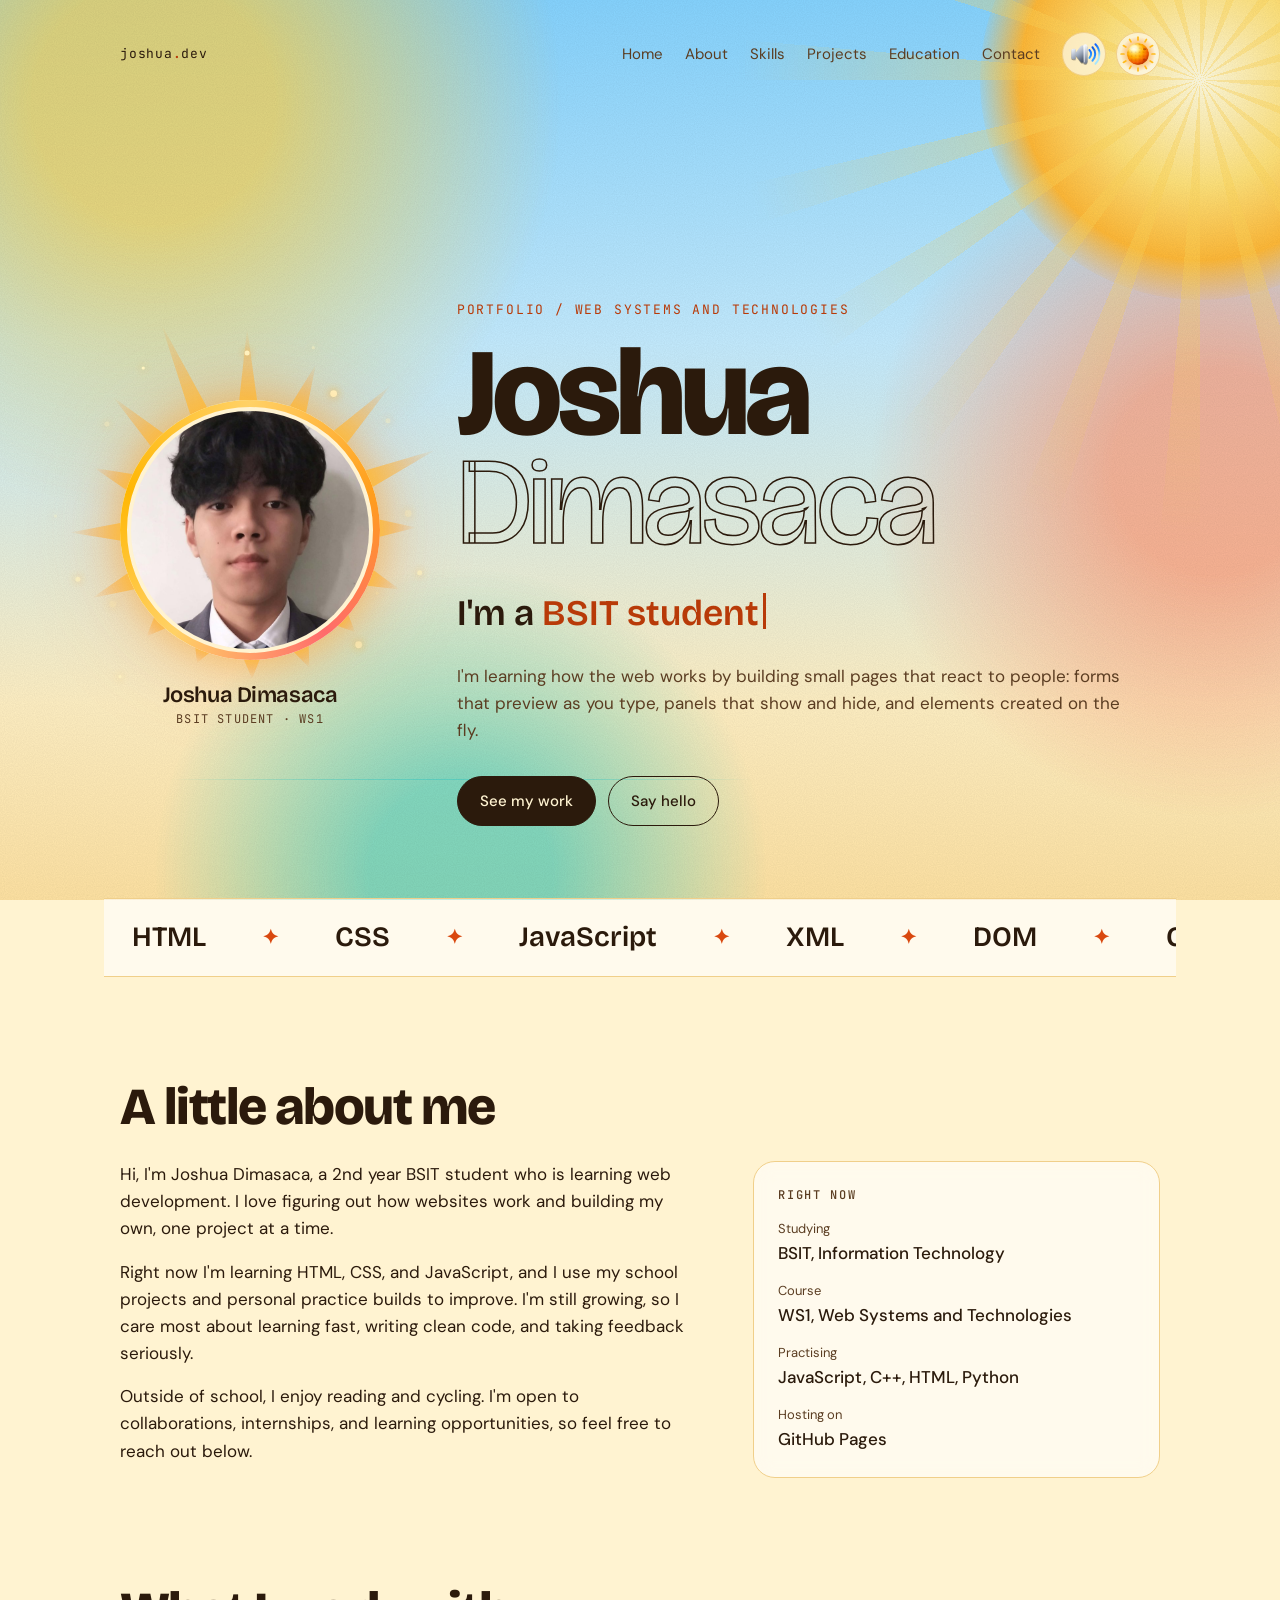
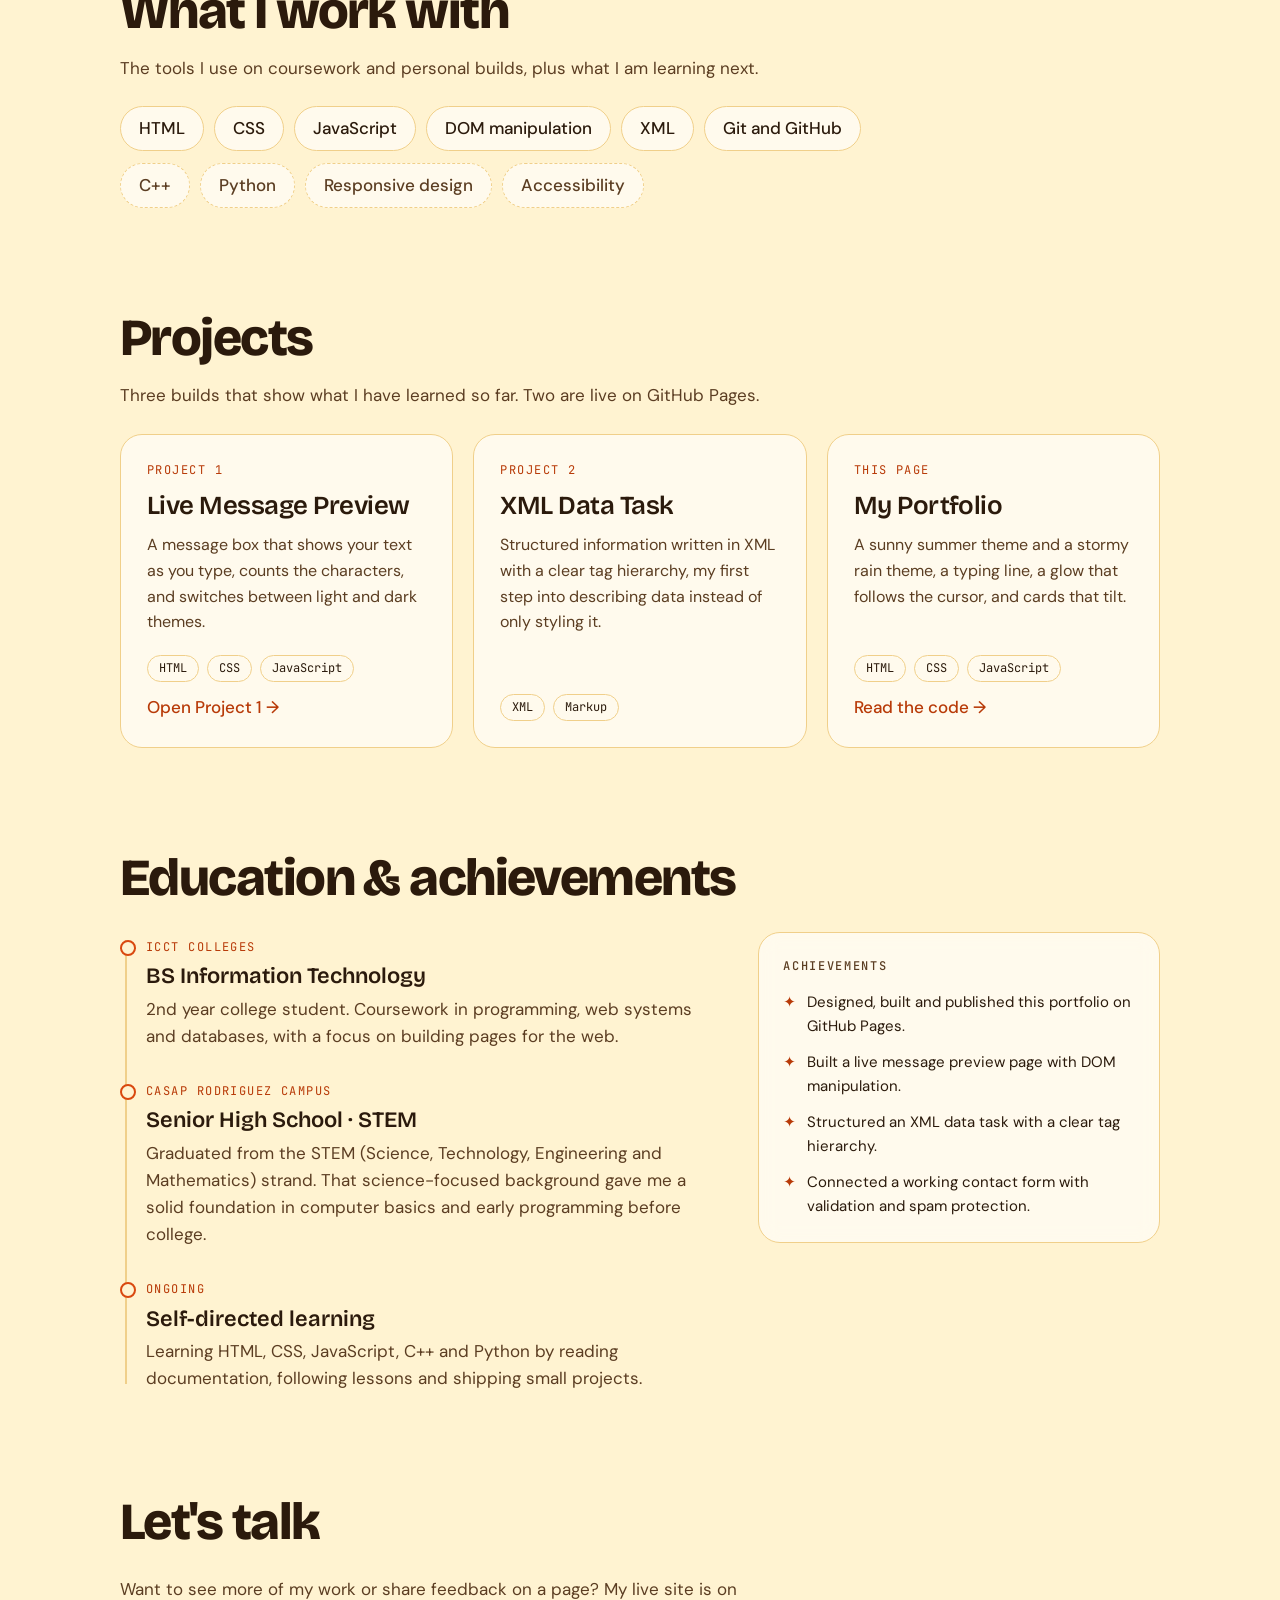
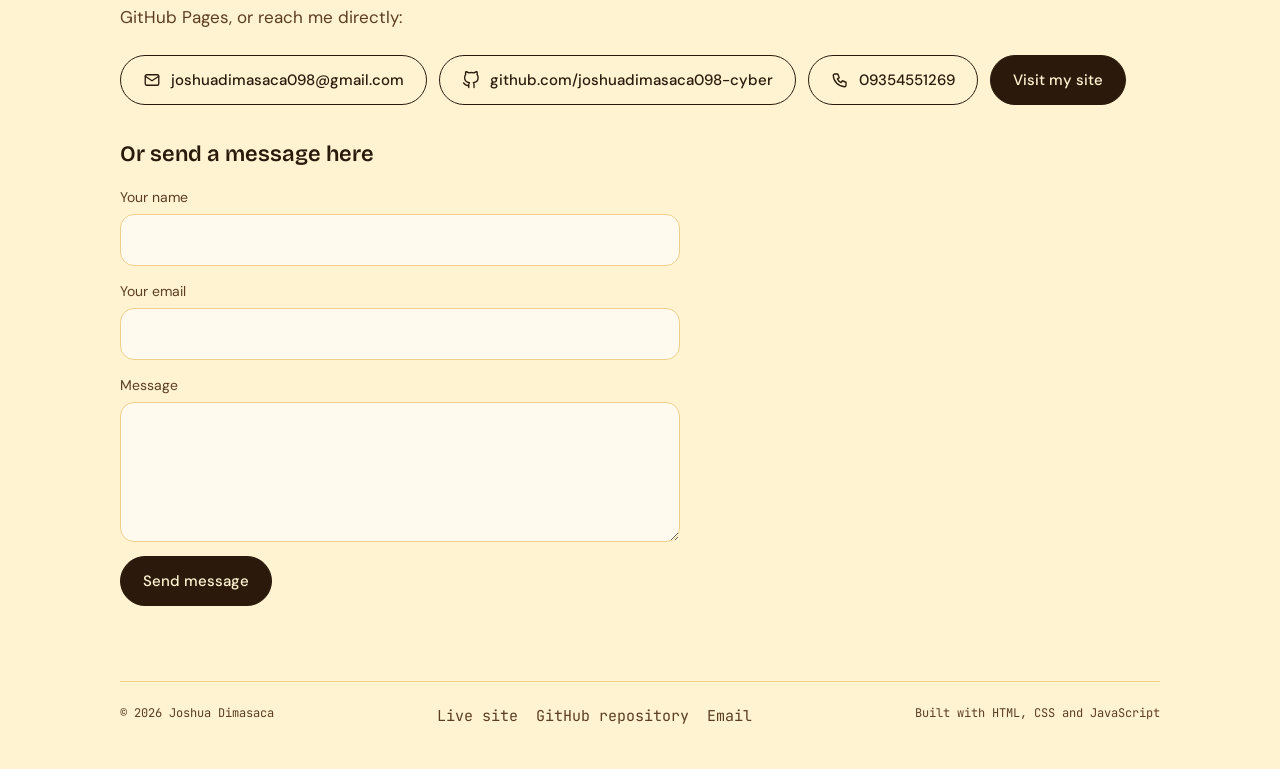
==== commit c46f014b: "Add files via upload" ====
--- a/index.html
+++ b/index.html
@@ -40,8 +40,179 @@
       <a href="#education">Education</a>
       <a href="#contact">Contact</a>
       <span class="nav-tools">
-        <button class="toggle" id="sound" type="button" aria-pressed="true" aria-label="Turn sound on or off">sound: on</button>
-        <button class="toggle" id="theme" type="button" aria-label="Switch light or dark theme">theme</button>
+        <button class="toggle icon-toggle" id="sound" type="button" aria-pressed="true" aria-label="Mute background sound" title="Mute background sound">
+          <svg class="icon icon-sound-on" viewBox="0 0 48 48" aria-hidden="true" focusable="false">
+            <defs>
+              <linearGradient id="sound-metal" x1="10" y1="12" x2="27" y2="36" gradientUnits="userSpaceOnUse">
+                <stop offset="0" stop-color="#fbfdff"/>
+                <stop offset=".22" stop-color="#dfe5ee"/>
+                <stop offset=".5" stop-color="#9aa5b7"/>
+                <stop offset=".75" stop-color="#5d6779"/>
+                <stop offset="1" stop-color="#303846"/>
+              </linearGradient>
+              <linearGradient id="sound-metal-face" x1="23" y1="12" x2="29" y2="36" gradientUnits="userSpaceOnUse">
+                <stop offset="0" stop-color="#ffffff"/>
+                <stop offset=".4" stop-color="#c3cbd8"/>
+                <stop offset="1" stop-color="#6b7588"/>
+              </linearGradient>
+              <linearGradient id="sound-blue" x1="30" y1="18" x2="40" y2="30" gradientUnits="userSpaceOnUse">
+                <stop offset="0" stop-color="#0b5cff"/>
+                <stop offset=".55" stop-color="#2f9cff"/>
+                <stop offset="1" stop-color="#a6e6ff"/>
+              </linearGradient>
+              <linearGradient id="sound-blue-far" x1="34" y1="12" x2="45" y2="36" gradientUnits="userSpaceOnUse">
+                <stop offset="0" stop-color="#0a49d6"/>
+                <stop offset=".55" stop-color="#1e86ff"/>
+                <stop offset="1" stop-color="#7dd2ff"/>
+              </linearGradient>
+              <filter id="sound-shadow" x="-30%" y="-30%" width="160%" height="160%">
+                <feDropShadow dx="0" dy="1" stdDeviation=".9" flood-color="#02060d" flood-opacity=".55"/>
+              </filter>
+            </defs>
+            <g class="sound-speaker" filter="url(#sound-shadow)">
+              <path d="M8 19.6c0-1.2 1-2.2 2.2-2.2h3.2v13.2h-3.2A2.2 2.2 0 0 1 8 28.4v-8.8Z" fill="url(#sound-metal)"/>
+              <path d="M13.7 22.1 20 14a2.2 2.2 0 0 1 3.9 1.4v17.2A2.2 2.2 0 0 1 20 34l-6.3-8.1a2.5 2.5 0 0 1 0-3.8Z" fill="url(#sound-metal)"/>
+              <rect x="22.9" y="11.6" width="5.5" height="24.8" rx="2.7" fill="url(#sound-metal-face)"/>
+              <rect x="24.1" y="13.4" width="1.1" height="21.2" rx=".5" fill="#fff" opacity=".6"/>
+            </g>
+            <g fill="none" stroke-linecap="round">
+              <path class="sound-wave wave-1" d="M31 19.1a7.3 7.3 0 0 1 0 9.8" stroke="url(#sound-blue)" stroke-width="2.7"/>
+              <path class="sound-wave wave-2" d="M34.7 15.4a12.4 12.4 0 0 1 0 17.2" stroke="url(#sound-blue-far)" stroke-width="2.5"/>
+              <path class="sound-wave wave-3" d="M38.4 11.7a17.5 17.5 0 0 1 0 24.6" stroke="url(#sound-blue)" stroke-width="2.4"/>
+            </g>
+          </svg>
+          <svg class="icon icon-sound-off" viewBox="0 0 48 48" aria-hidden="true" focusable="false">
+            <defs>
+              <linearGradient id="sound-off-metal" x1="10" y1="12" x2="27" y2="36" gradientUnits="userSpaceOnUse">
+                <stop offset="0" stop-color="#eef2f8"/>
+                <stop offset=".24" stop-color="#cfd6e1"/>
+                <stop offset=".52" stop-color="#8b95a7"/>
+                <stop offset=".78" stop-color="#525c6e"/>
+                <stop offset="1" stop-color="#2a313d"/>
+              </linearGradient>
+              <linearGradient id="sound-off-face" x1="23" y1="12" x2="29" y2="36" gradientUnits="userSpaceOnUse">
+                <stop offset="0" stop-color="#f6f9ff"/>
+                <stop offset=".45" stop-color="#b3bdcb"/>
+                <stop offset="1" stop-color="#5f697b"/>
+              </linearGradient>
+              <linearGradient id="sound-mute-x" x1="31" y1="18" x2="42" y2="30" gradientUnits="userSpaceOnUse">
+                <stop offset="0" stop-color="#9cc9ff"/>
+                <stop offset=".5" stop-color="#5a8fe0"/>
+                <stop offset="1" stop-color="#355a9c"/>
+              </linearGradient>
+              <filter id="sound-off-shadow" x="-30%" y="-30%" width="160%" height="160%">
+                <feDropShadow dx="0" dy="1" stdDeviation=".9" flood-color="#02060d" flood-opacity=".55"/>
+              </filter>
+            </defs>
+            <g class="sound-speaker" filter="url(#sound-off-shadow)">
+              <path d="M8 19.6c0-1.2 1-2.2 2.2-2.2h3.2v13.2h-3.2A2.2 2.2 0 0 1 8 28.4v-8.8Z" fill="url(#sound-off-metal)"/>
+              <path d="M13.7 22.1 20 14a2.2 2.2 0 0 1 3.9 1.4v17.2A2.2 2.2 0 0 1 20 34l-6.3-8.1a2.5 2.5 0 0 1 0-3.8Z" fill="url(#sound-off-metal)"/>
+              <rect x="22.9" y="11.6" width="5.5" height="24.8" rx="2.7" fill="url(#sound-off-face)"/>
+              <rect x="24.1" y="13.4" width="1.1" height="21.2" rx=".5" fill="#fff" opacity=".5"/>
+            </g>
+            <g class="sound-mute-x" stroke="url(#sound-mute-x)" stroke-width="3" stroke-linecap="round">
+              <path d="m32.8 18.6 9.4 10.8"/>
+              <path d="m42.2 18.6-9.4 10.8"/>
+            </g>
+          </svg>
+        </button>
+        <button class="toggle icon-toggle" id="theme" type="button" aria-label="Switch theme" title="Switch theme">
+          <svg class="icon icon-sun" viewBox="0 0 48 48" aria-hidden="true" focusable="false">
+            <defs>
+              <radialGradient id="sun-body" cx="35%" cy="28%" r="78%">
+                <stop offset="0" stop-color="#fffbd6"/>
+                <stop offset=".18" stop-color="#ffe66d"/>
+                <stop offset=".48" stop-color="#ffab00"/>
+                <stop offset=".78" stop-color="#f05a00"/>
+                <stop offset="1" stop-color="#a81f00"/>
+              </radialGradient>
+              <radialGradient id="sun-halo-grad" cx="50%" cy="50%" r="50%">
+                <stop offset=".42" stop-color="#ff9d00" stop-opacity=".6"/>
+                <stop offset="1" stop-color="#ff6a00" stop-opacity="0"/>
+              </radialGradient>
+              <radialGradient id="sun-hot" cx="50%" cy="50%" r="50%">
+                <stop offset="0" stop-color="#fffde7" stop-opacity=".95"/>
+                <stop offset="1" stop-color="#fffde7" stop-opacity="0"/>
+              </radialGradient>
+              <pattern id="sun-granules" width="5" height="5" patternUnits="userSpaceOnUse">
+                <circle cx="1" cy="1.5" r=".8" fill="#9c2500" opacity=".35"/>
+                <circle cx="3.6" cy="4" r=".6" fill="#fff1a0" opacity=".3"/>
+              </pattern>
+              <filter id="sun-soft" x="-40%" y="-40%" width="180%" height="180%">
+                <feGaussianBlur stdDeviation=".9"/>
+              </filter>
+              <clipPath id="sun-clip"><circle cx="24" cy="24" r="14"/></clipPath>
+            </defs>
+            <circle class="sun-halo" cx="24" cy="24" r="22" fill="url(#sun-halo-grad)"/>
+            <g class="sun-rays" stroke="#ffb300" stroke-width="2.2" stroke-linecap="round" opacity=".85">
+              <path d="M24 2.7v3.6"/>
+              <path d="M24 2.7v3.6" transform="rotate(30 24 24)"/>
+              <path d="M24 2.7v3.6" transform="rotate(60 24 24)"/>
+              <path d="M24 2.7v3.6" transform="rotate(90 24 24)"/>
+              <path d="M24 2.7v3.6" transform="rotate(120 24 24)"/>
+              <path d="M24 2.7v3.6" transform="rotate(150 24 24)"/>
+              <path d="M24 2.7v3.6" transform="rotate(180 24 24)"/>
+              <path d="M24 2.7v3.6" transform="rotate(210 24 24)"/>
+              <path d="M24 2.7v3.6" transform="rotate(240 24 24)"/>
+              <path d="M24 2.7v3.6" transform="rotate(270 24 24)"/>
+              <path d="M24 2.7v3.6" transform="rotate(300 24 24)"/>
+              <path d="M24 2.7v3.6" transform="rotate(330 24 24)"/>
+            </g>
+            <g clip-path="url(#sun-clip)">
+              <circle cx="24" cy="24" r="14" fill="url(#sun-body)"/>
+              <circle cx="24" cy="24" r="14" fill="url(#sun-granules)"/>
+              <ellipse cx="19" cy="17" rx="9" ry="7" fill="url(#sun-hot)"/>
+              <g class="sun-surface" fill="none" stroke-linecap="round">
+                <path d="M12 18c2-2 5-3 8-2" stroke="#fff2a0" stroke-width="1" opacity=".55"/>
+                <path d="M27 14c2 1 3 3 3 5" stroke="#ffdf6b" stroke-width=".8" opacity=".45"/>
+                <path d="M20 27c1.5 1 3 1.2 4.5 1" stroke="#ffe36e" stroke-width=".8" opacity=".35"/>
+              </g>
+              <ellipse cx="32.5" cy="18" rx="2.2" ry="1.4" fill="#7c1a00" opacity=".45" filter="url(#sun-soft)"/>
+              <ellipse cx="32" cy="31" rx="1.8" ry="1.2" fill="#7c1a00" opacity=".35" filter="url(#sun-soft)"/>
+            </g>
+            <circle cx="24" cy="24" r="14" fill="none" stroke="#ffdf7a" stroke-width=".7" opacity=".5"/>
+            <ellipse class="sun-flare" cx="18.5" cy="16" rx="4.5" ry="2.6" fill="#fffbe0" opacity=".45" filter="url(#sun-soft)" transform="rotate(-28 18.5 16)"/>
+          </svg>
+          <svg class="icon icon-storm" viewBox="0 0 48 48" aria-hidden="true" focusable="false">
+            <defs>
+              <linearGradient id="cloud-grad" x1="0" y1="0" x2="0" y2="1">
+                <stop offset="0" stop-color="#ffffff"/>
+                <stop offset=".32" stop-color="#e3ebf7"/>
+                <stop offset=".68" stop-color="#93a3bb"/>
+                <stop offset="1" stop-color="#48566d"/>
+              </linearGradient>
+              <radialGradient id="storm-glow-grad" cx="50%" cy="50%" r="50%">
+                <stop offset="0" stop-color="#8fd8ff" stop-opacity=".7"/>
+                <stop offset="1" stop-color="#3d8bff" stop-opacity="0"/>
+              </radialGradient>
+              <filter id="cloud-shadow" x="-20%" y="-20%" width="140%" height="160%">
+                <feDropShadow dx="0" dy="2" stdDeviation="1.4" flood-color="#07101f" flood-opacity=".55"/>
+              </filter>
+              <filter id="storm-blur" x="-40%" y="-40%" width="180%" height="180%">
+                <feGaussianBlur stdDeviation="1.1"/>
+              </filter>
+            </defs>
+            <ellipse class="storm-glow" cx="24" cy="32" rx="16" ry="12" fill="url(#storm-glow-grad)"/>
+            <g class="storm-cloud" filter="url(#cloud-shadow)">
+              <path d="M12 30c-4 0-6.5-2.5-6.5-6 0-3.3 2.4-5.8 5.6-6 .7-4.3 4.4-7.5 8.8-7.5 3.3 0 6.2 1.8 7.8 4.5 1.3-1.3 3.1-2.1 5.1-2.1 4 0 7.2 3.2 7.2 7.2 2.8.3 5 2.7 5 5.6 0 3.1-2.5 5.6-5.6 5.6H12Z" fill="url(#cloud-grad)"/>
+              <ellipse cx="24" cy="28.5" rx="15.5" ry="3" fill="#263143" opacity=".4" filter="url(#storm-blur)"/>
+              <ellipse cx="17" cy="16" rx="4.2" ry="2.6" fill="#fff" opacity=".35" filter="url(#storm-blur)"/>
+              <ellipse cx="30" cy="14" rx="3.6" ry="2.2" fill="#fff" opacity=".22" filter="url(#storm-blur)"/>
+            </g>
+            <g class="rain" stroke="#9bc9ff" stroke-width="1.5" stroke-linecap="round">
+              <line x1="12.5" y1="33" x2="11.5" y2="38"/>
+              <line x1="19.5" y1="34" x2="18.5" y2="40"/>
+              <line x1="30.5" y1="34" x2="29.5" y2="40"/>
+              <line x1="37.5" y1="33" x2="36.5" y2="38"/>
+            </g>
+            <g class="bolt bolt-a" fill="#fff8c9" stroke="#bfe9ff" stroke-width=".8" stroke-linejoin="round">
+              <path d="M25 28.5l-5.5 8h3.6l-3.1 7.5 8.4-9.2h-4l3.3-6.3z"/>
+            </g>
+            <g class="bolt bolt-b" fill="#dff4ff" stroke="#9fdcff" stroke-width=".7" stroke-linejoin="round" opacity=".7">
+              <path d="M15 30l-3.5 5.5h2.3L11 41l5.5-6.2h-2.6l2.2-4.8z"/>
+            </g>
+          </svg>
+        </button>
       </span>
     </nav>
   </header>
@@ -108,12 +279,12 @@
       <h2>Projects</h2>
       <p class="section-note">Three builds that show what I have learned so far. Two are live on GitHub Pages.</p>
       <div class="cards">
-        <a class="card tilt" href="https://joshuadimasaca098-cyber.github.io/joshua/" target="_blank" rel="noopener">
+        <a class="card tilt" href="projects/live-message-preview.html">
           <span class="when">Project 1</span>
           <h3>Live Message Preview</h3>
-          <p>A page that shows your message as you type it, with buttons that show and hide sections and functions that create new elements.</p>
-          <ul class="tags"><li>JavaScript</li><li>DOM</li><li>GitHub Pages</li></ul>
-          <span class="go">Open the page &rarr;</span>
+          <p>A message box that shows your text as you type, counts the characters, and switches between light and dark themes.</p>
+          <ul class="tags"><li>HTML</li><li>CSS</li><li>JavaScript</li></ul>
+          <span class="go">Open Project 1 &rarr;</span>
         </a>
         <div class="card tilt">
           <span class="when">Project 2</span>
@@ -136,14 +307,14 @@
       <div class="edu">
         <ol class="timeline">
           <li>
-            <span class="when">In progress</span>
+            <span class="when">ICCT Colleges</span>
             <h3>BS Information Technology</h3>
             <p>2nd year college student. Coursework in programming, web systems and databases, with a focus on building pages for the web.</p>
           </li>
           <li>
-            <span class="when">Completed</span>
-            <h3>Senior High School</h3>
-            <p>Built the foundation in computer basics and early programming before moving on to college.</p>
+            <span class="when">CASAP Rodriguez Campus</span>
+            <h3>Senior High School &middot; STEM</h3>
+            <p>Graduated from the STEM (Science, Technology, Engineering and Mathematics) strand. That science-focused background gave me a solid foundation in computer basics and early programming before college.</p>
           </li>
           <li>
             <span class="when">Ongoing</span>
--- a/assets/css/style.css
+++ b/assets/css/style.css
@@ -129,6 +129,102 @@
 .toggle:hover { border-color: var(--accent); }
 .nav-tools { display: flex; align-items: center; gap: 10px; }
 
+/* icon-only sound and theme buttons */
+.icon-toggle {
+  display: inline-flex; align-items: center; justify-content: center;
+  width: 44px; height: 44px; padding: 0;
+}
+.icon { display: none; width: 20px; height: 20px; }
+.icon-sun, .icon-storm, .icon-sound-on, .icon-sound-off {
+  width: 38px; height: 38px; transform-origin: center;
+  animation: icon-sway 9s ease-in-out infinite;
+  transition: filter 0.2s ease;
+}
+.icon-toggle:hover .icon-sun, .icon-toggle:hover .icon-storm,
+.icon-toggle:hover .icon-sound-on, .icon-toggle:hover .icon-sound-off { filter: brightness(1.15); }
+.icon-storm, .icon-sound-on { display: block; }
+.theme-summer .icon-sun, :root[data-theme="light"] .icon-sun { display: block; }
+.theme-summer .icon-storm, :root[data-theme="light"] .icon-storm { display: none; }
+#sound[aria-pressed="false"] .icon-sound-on { display: none; }
+#sound[aria-pressed="false"] .icon-sound-off { display: block; }
+
+/* 3D-style theme icons: the sun churns, the storm rolls and flashes */
+.sun-rays { transform-origin: 24px 24px; animation: sun-spin 30s linear infinite; }
+.sun-surface { transform-origin: 24px 24px; animation: sun-churn 16s ease-in-out infinite alternate; }
+.sun-halo { transform-origin: 24px 24px; animation: sun-pulse 4.5s ease-in-out infinite; }
+.sun-flare { animation: sun-flare 6s ease-in-out infinite; }
+.storm-glow { transform-origin: 24px 32px; animation: storm-pulse 3.5s ease-in-out infinite; }
+.storm-cloud { transform-origin: 24px 24px; animation: cloud-drift 6s ease-in-out infinite; }
+.bolt { filter: drop-shadow(0 0 3px #7dd3ff); }
+.bolt-a { animation: bolt-flash 5s linear infinite; }
+.bolt-b { animation: bolt-flash 6.5s linear infinite 1.2s; }
+.rain line { animation: rain-drop 1.1s linear infinite; }
+.rain line:nth-child(2) { animation-delay: 0.25s; }
+.rain line:nth-child(3) { animation-delay: 0.55s; }
+.rain line:nth-child(4) { animation-delay: 0.8s; }
+
+/* 3D sound icons: metallic speaker, blue waves travel outward */
+.sound-speaker {
+  transform-box: view-box; transform-origin: 20px 24px;
+  animation: sound-bob 5s ease-in-out infinite;
+}
+.sound-wave {
+  transform-box: view-box; transform-origin: 29px 24px;
+  animation: sound-wave 2.4s ease-in-out infinite;
+}
+.wave-1 { animation-delay: 0s; }
+.wave-2 { animation-delay: 0.3s; }
+.wave-3 { animation-delay: 0.6s; }
+.sound-mute-x {
+  transform-box: view-box; transform-origin: 37.5px 24px;
+  animation: mute-pulse 3.2s ease-in-out infinite;
+}
+
+@keyframes sun-spin { to { transform: rotate(360deg); } }
+@keyframes icon-sway {
+  0%, 100% { transform: perspective(120px) rotateY(-10deg) rotateX(4deg); }
+  50% { transform: perspective(120px) rotateY(10deg) rotateX(-3deg); }
+}
+@keyframes sun-churn {
+  from { transform: rotate(-5deg) scale(1); }
+  to { transform: rotate(7deg) scale(1.06); }
+}
+@keyframes sun-pulse {
+  0%, 100% { transform: scale(1); opacity: 0.9; }
+  50% { transform: scale(1.08); opacity: 1; }
+}
+@keyframes sun-flare { 50% { opacity: 0.5; } }
+@keyframes storm-pulse {
+  0%, 100% { transform: scale(1); opacity: 0.8; }
+  50% { transform: scale(1.08); opacity: 1; }
+}
+@keyframes cloud-drift {
+  0%, 100% { transform: translateY(0); }
+  50% { transform: translateY(-1.3px); }
+}
+@keyframes bolt-flash {
+  0%, 6%, 8%, 46%, 49%, 100% { opacity: 1; }
+  7%, 47% { opacity: 0.15; }
+}
+@keyframes rain-drop {
+  0% { transform: translateY(-1.5px); opacity: 0; }
+  20% { opacity: 0.95; }
+  100% { transform: translateY(4.5px); opacity: 0; }
+}
+@keyframes sound-bob {
+  0%, 100% { transform: translateY(0) rotate(0deg); }
+  50% { transform: translateY(-0.5px) rotate(-1deg); }
+}
+@keyframes sound-wave {
+  0%, 100% { opacity: 0.4; transform: scale(0.94); }
+  45% { opacity: 1; transform: scale(1.06); }
+  70% { opacity: 0.75; transform: scale(1.02); }
+}
+@keyframes mute-pulse {
+  0%, 100% { opacity: 0.7; }
+  50% { opacity: 1; }
+}
+
 /* mobile menu button: hidden unless JavaScript is on and the screen is narrow */
 .nav-toggle {
   display: none; align-items: center; justify-content: center;
@@ -161,7 +257,6 @@
   #site-menu a { padding: 13px 2px; font-size: 17px; border-bottom: 1px solid var(--line); }
   #site-menu a:last-of-type { border-bottom: 0; }
   .nav-tools { padding-top: 14px; gap: 12px; }
-  .nav-tools .toggle { padding: 9px 15px; }
 }
 @keyframes menu-in { from { opacity: 0; transform: translateY(-8px); } }
 
@@ -300,6 +395,10 @@
 @media (prefers-reduced-motion: reduce) {
   html { scroll-behavior: auto; }
   .blob, .track, .caret, .portrait, .frame::before { animation: none; }
+  .sun-rays, .sun-surface, .sun-halo, .sun-flare,
+  .storm-glow, .storm-cloud, .bolt, .rain line,
+  .sound-speaker, .sound-wave, .sound-mute-x { animation: none; }
+  .icon-sun, .icon-storm, .icon-sound-on, .icon-sound-off { animation: none; }
   .pre { opacity: 1; transform: none; }
   .reveal, .card, .btn, .chips li { transition: none; }
   .bars span { transition: none; }
